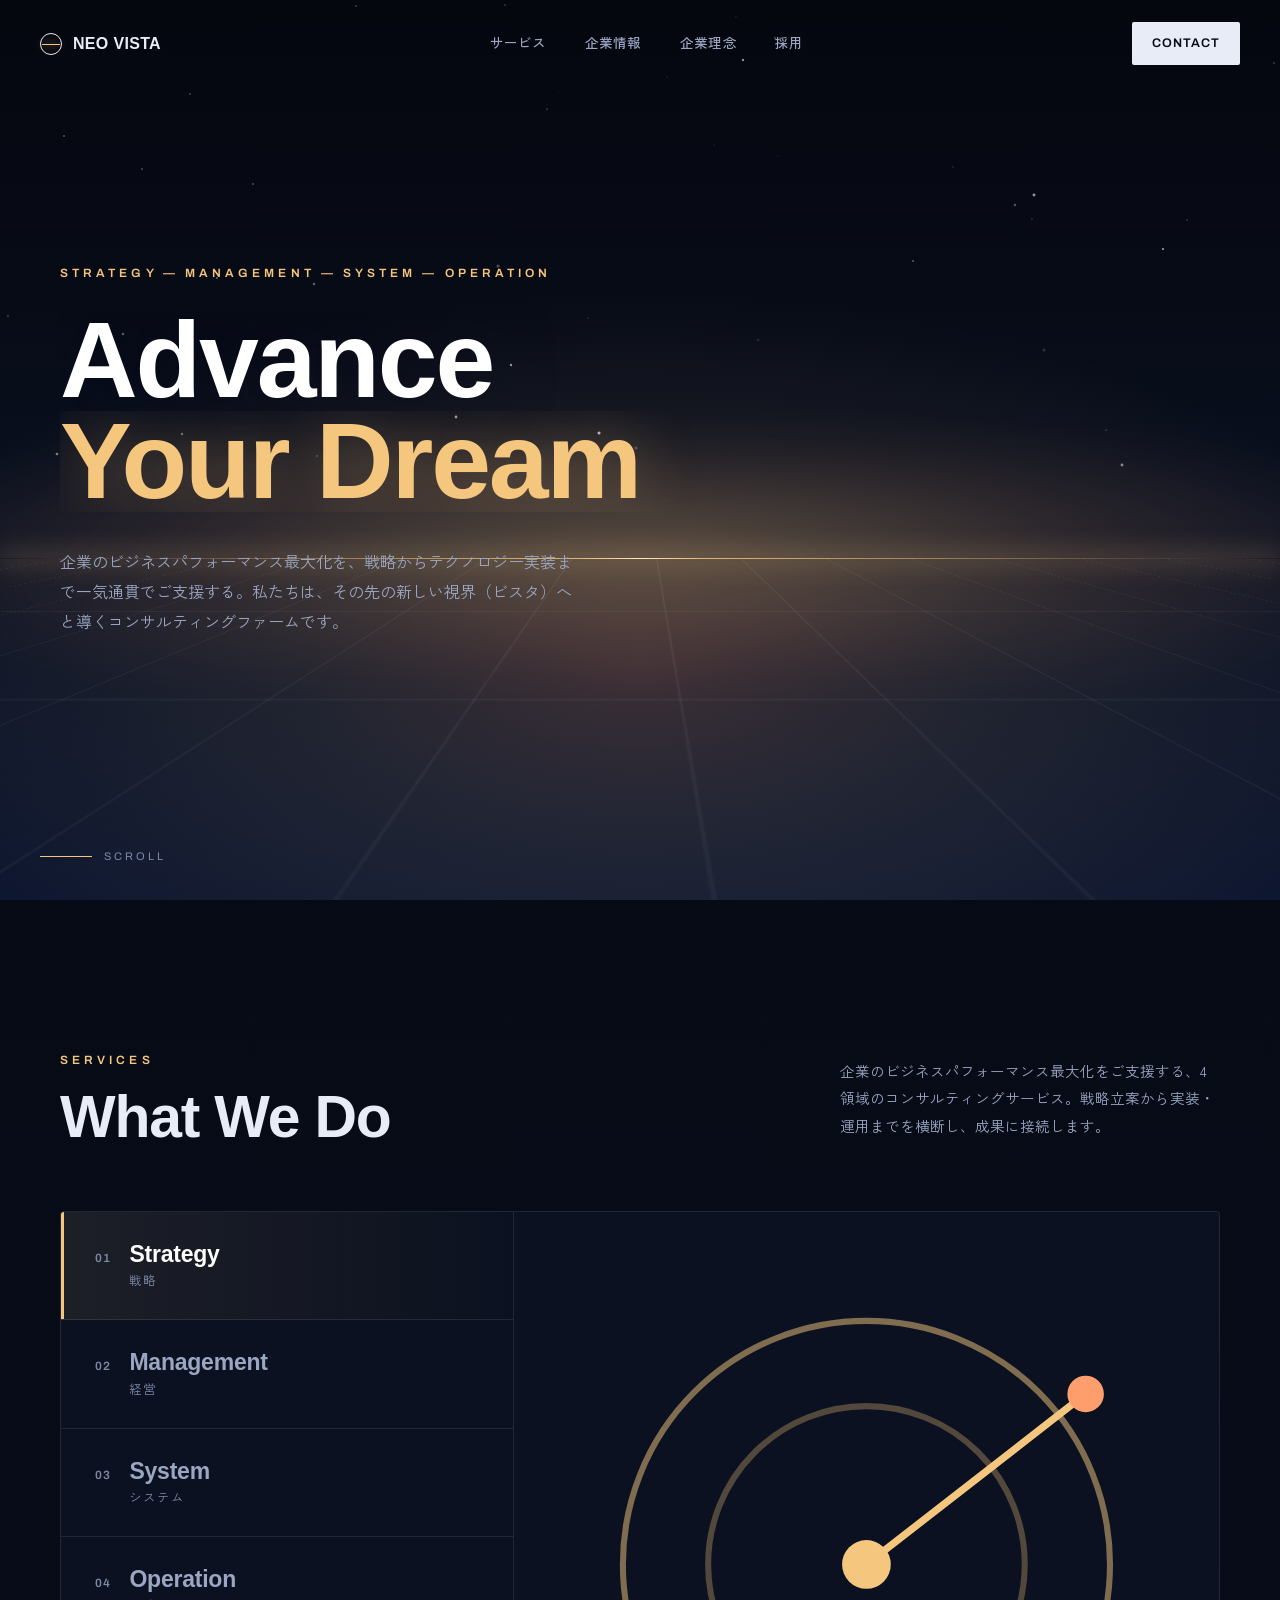
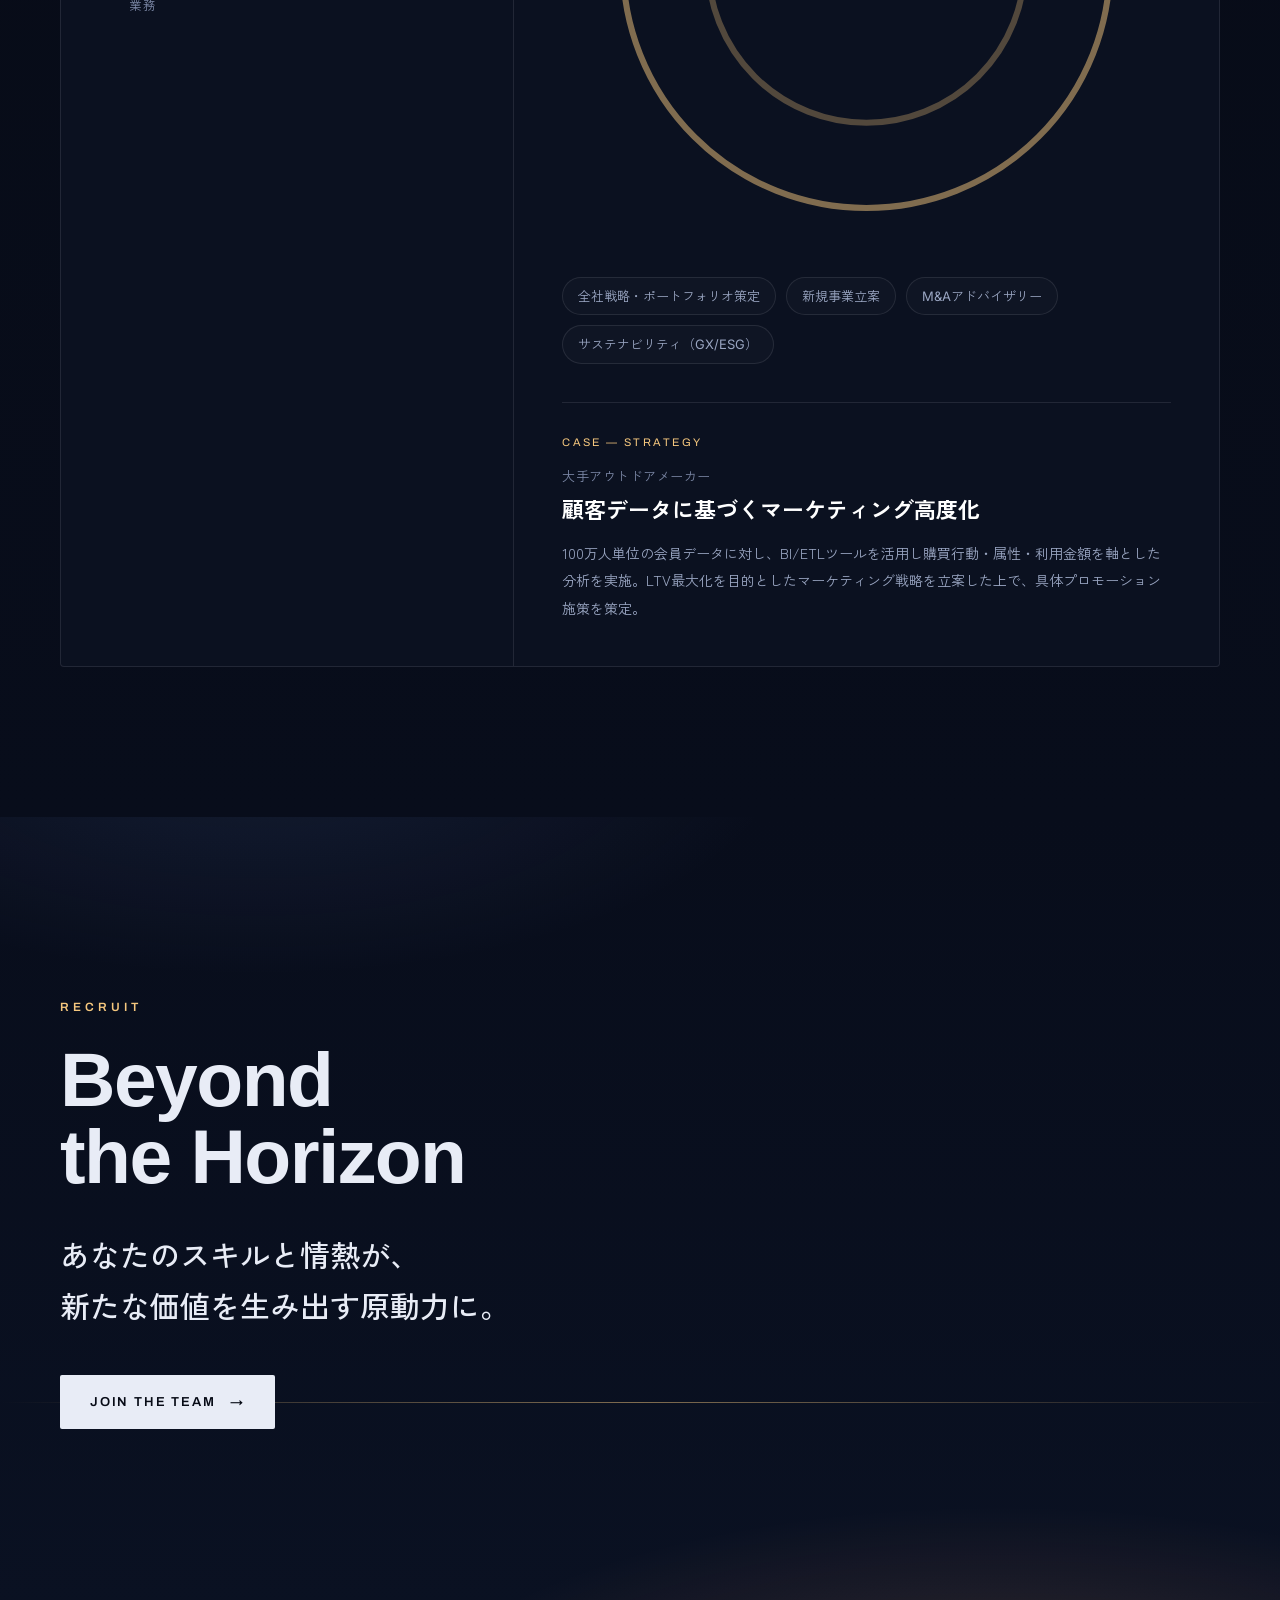
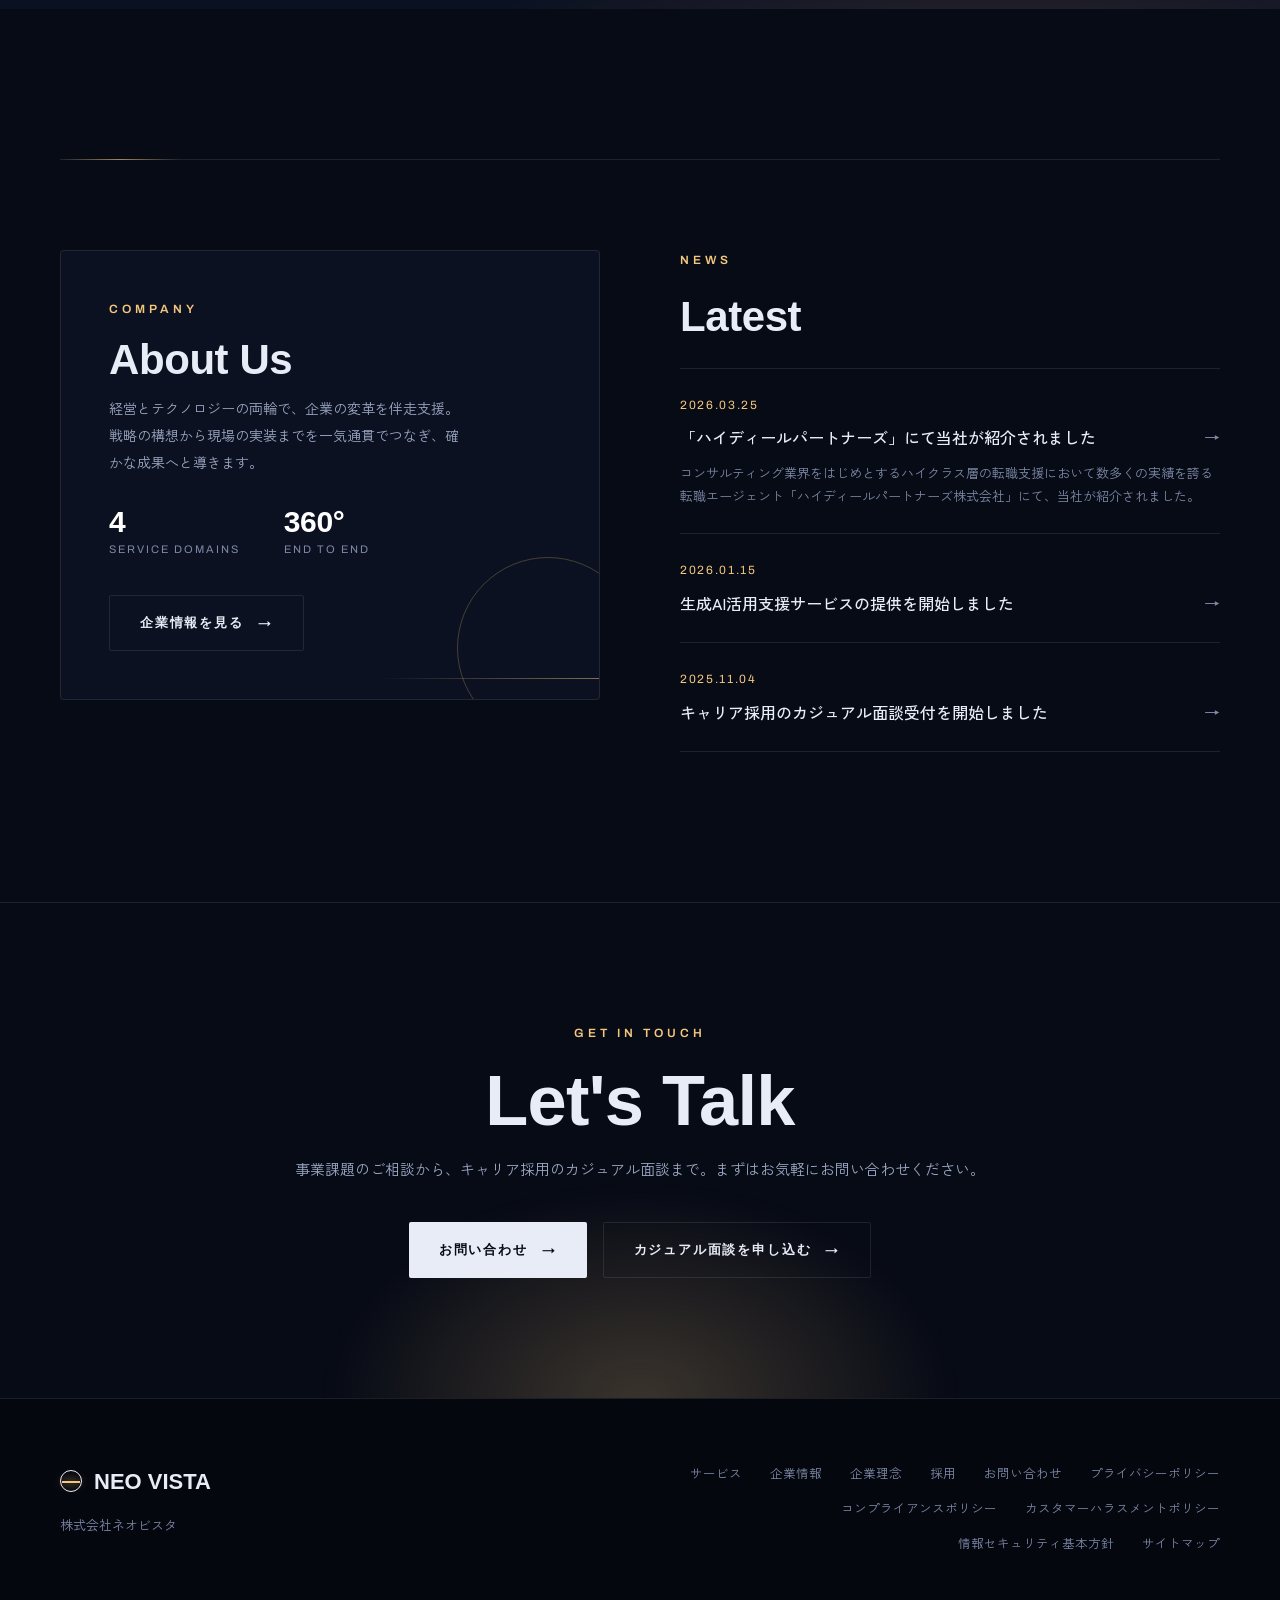
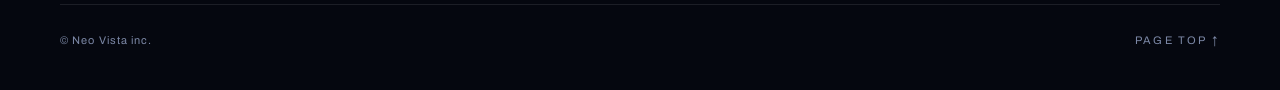
==== index.html @ 1392c475 "Add files via upload" ====
<!DOCTYPE html>
<html lang="ja">
<head>
<meta charset="UTF-8">
<meta name="viewport" content="width=device-width, initial-scale=1.0">
<title>株式会社ネオビスタ ｜ Advance Your Dream</title>
<meta property="og:site_name" content="株式会社ネオビスタ">
<meta property="og:title" content="株式会社ネオビスタ ｜ Advance Your Dream">
<meta property="og:type" content="website">
<script>
  // アクセスした端末に応じて、最適化した版へ自動で振り分けます。
  (function () {
    var isMobile =
      window.matchMedia('(max-width: 820px)').matches ||
      /iPhone|iPod|Android.+Mobile|Windows Phone/i.test(navigator.userAgent);
    location.replace(isMobile ? 'mobile.html' : 'pc.html');
  })();
</script>
<style>
  html,body{margin:0;height:100%;background:#070B16;color:#E8ECF6;
    font-family:-apple-system,"Hiragino Kaku Gothic ProN",sans-serif;
    display:flex;align-items:center;justify-content:center;text-align:center}
  a{color:#F5C77E}
</style>
</head>
<body>
  <noscript>
    <div>
      <p>表示する版をお選びください / Choose a version:</p>
      <p><a href="pc.html">PC版</a> ｜ <a href="mobile.html">スマホ版</a></p>
    </div>
  </noscript>
</body>
</html>
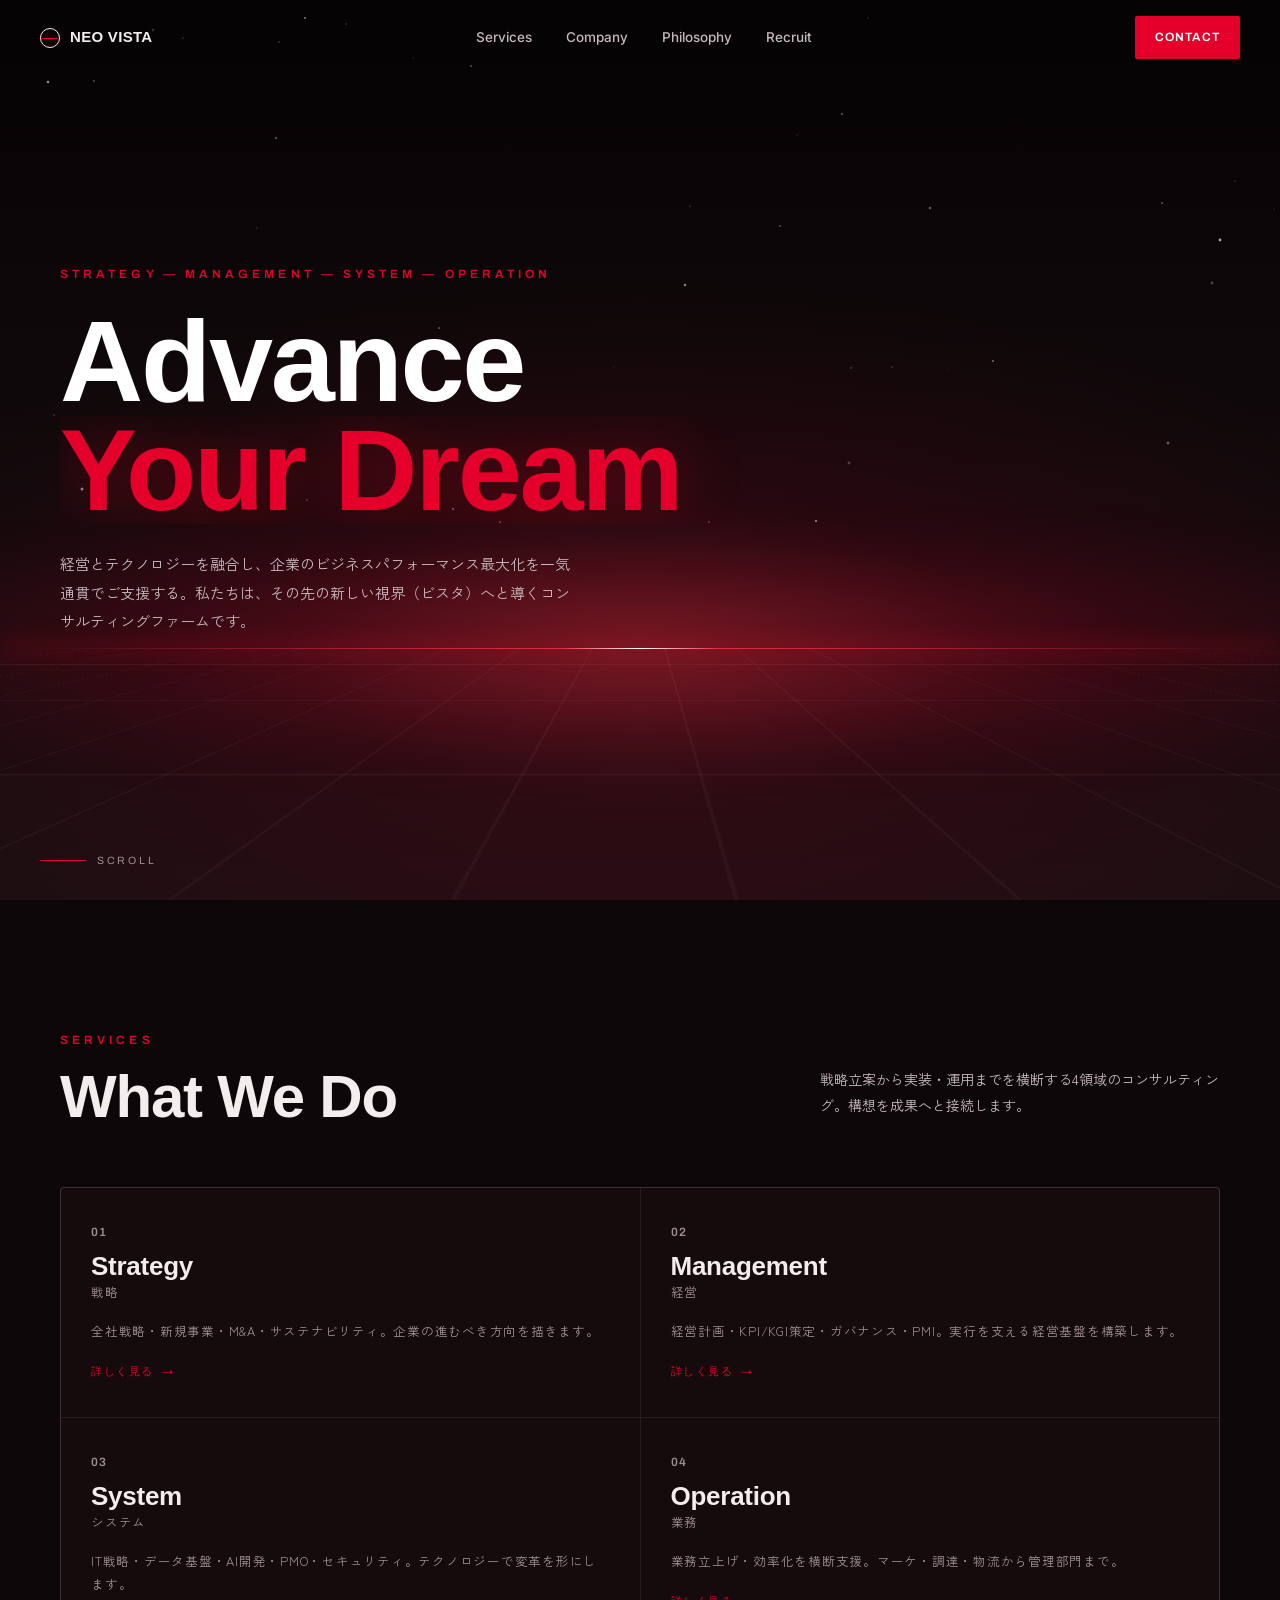
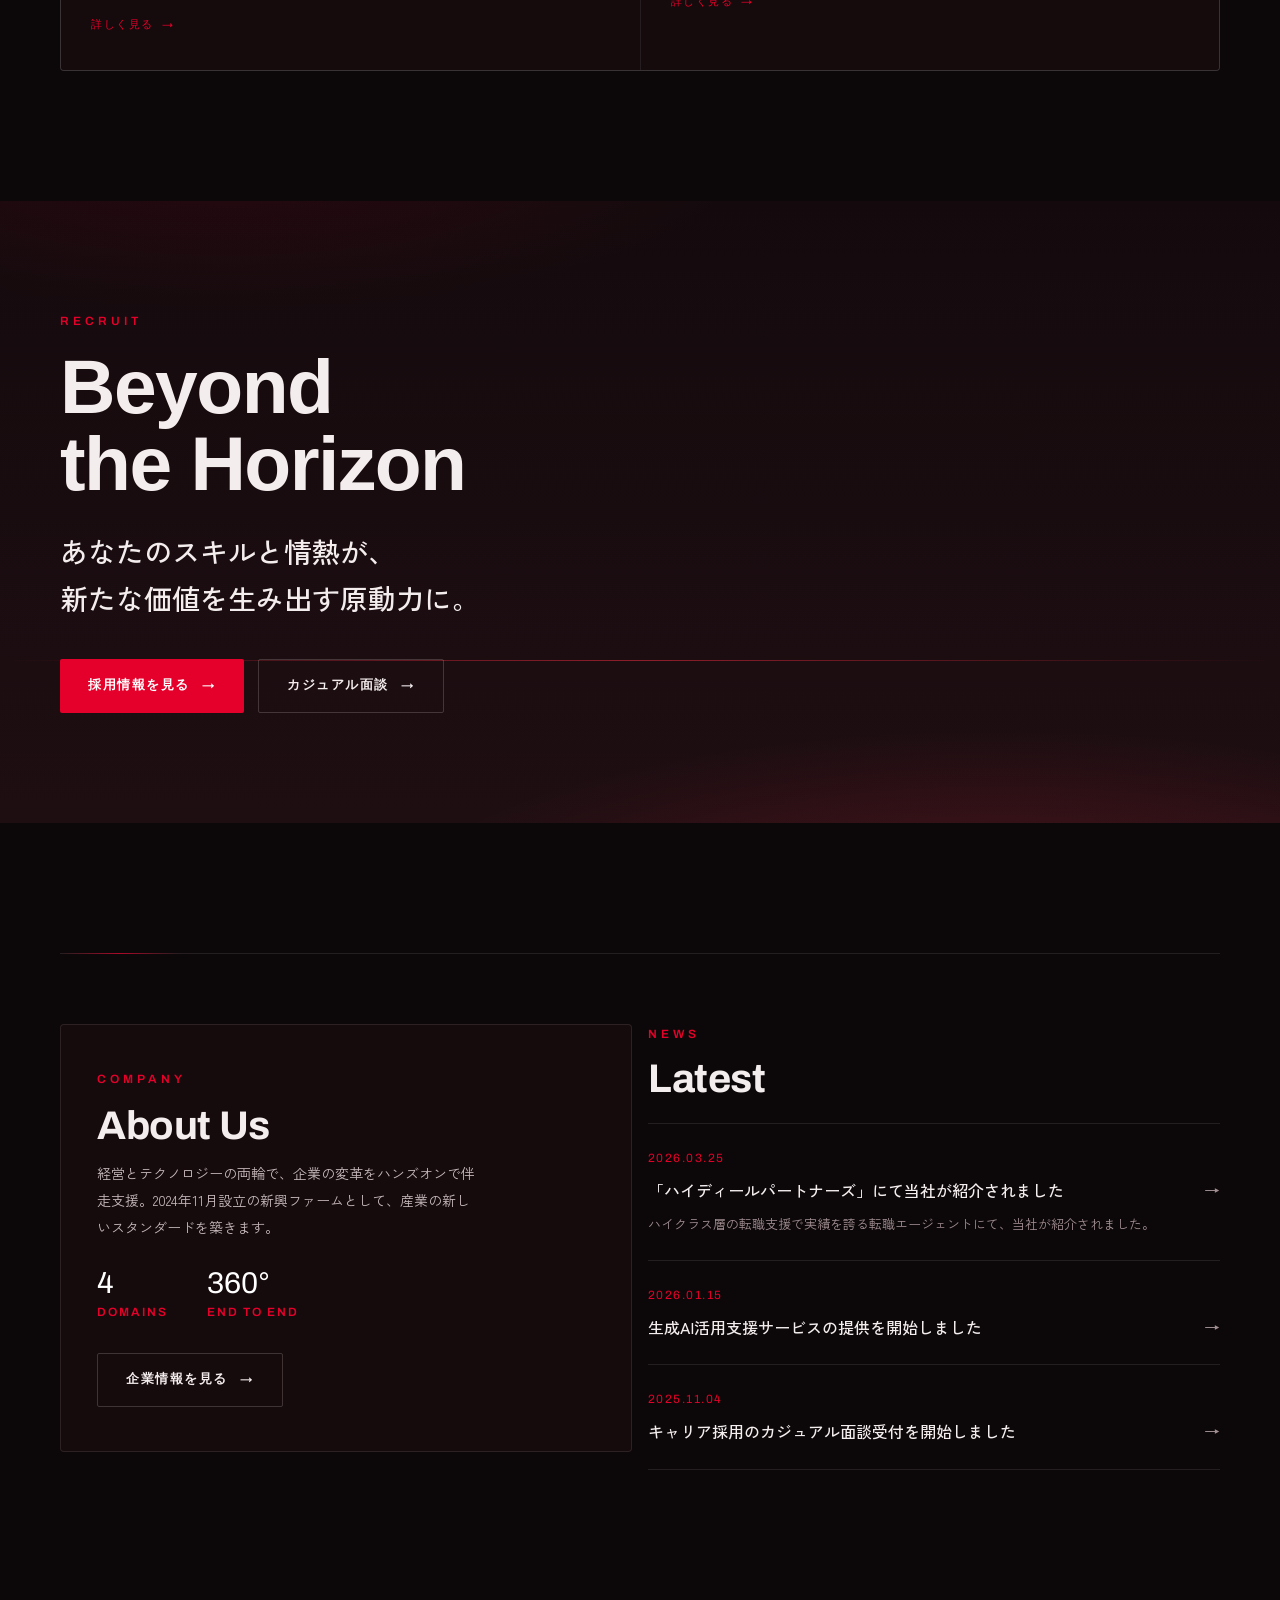
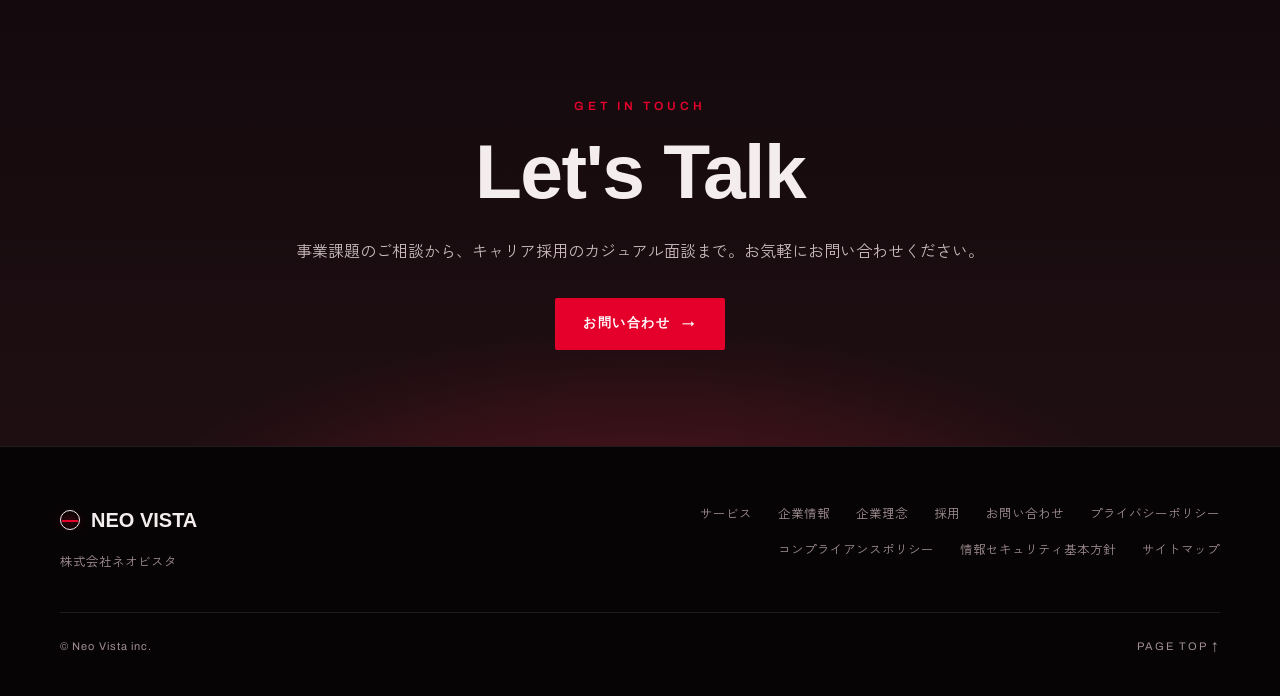
==== commit 6077f55a: "Add files via upload" ====
--- a/index.html
+++ b/index.html
@@ -2,33 +2,174 @@
 <html lang="ja">
 <head>
 <meta charset="UTF-8">
-<meta name="viewport" content="width=device-width, initial-scale=1.0">
+<meta name="viewport" content="width=device-width, initial-scale=1.0, viewport-fit=cover">
 <title>株式会社ネオビスタ ｜ Advance Your Dream</title>
+<meta name="description" content="経営とテクノロジーを融合し、企業のビジネスパフォーマンス最大化を支援する総合コンサルティングファーム、株式会社ネオビスタ。">
 <meta property="og:site_name" content="株式会社ネオビスタ">
 <meta property="og:title" content="株式会社ネオビスタ ｜ Advance Your Dream">
 <meta property="og:type" content="website">
-<script>
-  // アクセスした端末に応じて、最適化した版へ自動で振り分けます。
-  (function () {
-    var isMobile =
-      window.matchMedia('(max-width: 820px)').matches ||
-      /iPhone|iPod|Android.+Mobile|Windows Phone/i.test(navigator.userAgent);
-    location.replace(isMobile ? 'mobile.html' : 'pc.html');
-  })();
-</script>
-<style>
-  html,body{margin:0;height:100%;background:#070B16;color:#E8ECF6;
-    font-family:-apple-system,"Hiragino Kaku Gothic ProN",sans-serif;
-    display:flex;align-items:center;justify-content:center;text-align:center}
-  a{color:#F5C77E}
-</style>
+<link rel="preconnect" href="https://fonts.googleapis.com">
+<link rel="preconnect" href="https://fonts.gstatic.com" crossorigin>
+<link href="https://fonts.googleapis.com/css2?family=Archivo+Expanded:wght@600;700;800&family=Archivo:wght@400;500;600&family=Inter:wght@400;500&family=Zen+Kaku+Gothic+New:wght@400;500;700&display=swap" rel="stylesheet">
+<link rel="stylesheet" href="styles.css">
 </head>
-<body>
-  <noscript>
-    <div>
-      <p>表示する版をお選びください / Choose a version:</p>
-      <p><a href="pc.html">PC版</a> ｜ <a href="mobile.html">スマホ版</a></p>
+<body id="top">
+
+<header class="site-header">
+  <a class="logo" href="index.html"><span class="mark"></span>NEO&nbsp;VISTA</a>
+  <nav class="nav-desktop">
+    <a href="services.html">Services</a>
+    <a href="company.html">Company</a>
+    <a href="philosophy.html">Philosophy</a>
+    <a href="recruit.html">Recruit</a>
+  </nav>
+  <a class="nav-cta" href="contact.html">Contact</a>
+  <button class="burger" aria-label="メニューを開く"><span></span><span></span><span></span></button>
+</header>
+<nav class="menu" id="menu">
+  <a class="m-link" href="services.html"><span class="en">Services</span><span class="jp">サービス</span></a>
+  <a class="m-link" href="company.html"><span class="en">Company</span><span class="jp">企業情報</span></a>
+  <a class="m-link" href="philosophy.html"><span class="en">Philosophy</span><span class="jp">企業理念</span></a>
+  <a class="m-link" href="recruit.html"><span class="en">Recruit</span><span class="jp">採用</span></a>
+  <div class="m-foot">
+    <a class="m-cta" href="contact.html">お問い合わせ</a>
+    <a class="m-cta ghost" href="contact.html">カジュアル面談を申し込む</a>
+  </div>
+</nav>
+
+<!-- HERO -->
+<section class="hero">
+  <div class="vista"><div class="sky"></div><div class="floor"></div><div class="aurora"></div><div class="hline"></div><div class="stars" data-n="40"></div></div>
+  <div class="wrap inner">
+    <div class="eyebrow">Strategy — Management — System — Operation</div>
+    <h1 class="disp"><span><i>Advance</i></span><span><i>Your&nbsp;Dream</i></span></h1>
+    <p class="sub jp">経営とテクノロジーを融合し、企業のビジネスパフォーマンス最大化を一気通貫でご支援する。私たちは、その先の新しい視界（ビスタ）へと導くコンサルティングファームです。</p>
+  </div>
+  <div class="scroll-cue"><span class="bar"></span>Scroll</div>
+</section>
+
+<!-- SERVICES -->
+<section class="block" id="services">
+  <div class="wrap">
+    <div class="sec-head reveal">
+      <div class="l"><div class="eyebrow k">Services</div><h2 class="disp">What&nbsp;We&nbsp;Do</h2></div>
+      <p class="r jp">戦略立案から実装・運用までを横断する4領域のコンサルティング。構想を成果へと接続します。</p>
     </div>
-  </noscript>
+    <div class="svc-grid reveal">
+      <a class="svc-card" href="services.html#strategy">
+        <div class="idx">01</div><div class="en disp">Strategy</div><div class="jp">戦略</div>
+        <p class="jp">全社戦略・新規事業・M&A・サステナビリティ。企業の進むべき方向を描きます。</p>
+        <span class="go">詳しく見る <span class="arw">→</span></span>
+      </a>
+      <a class="svc-card" href="services.html#management">
+        <div class="idx">02</div><div class="en disp">Management</div><div class="jp">経営</div>
+        <p class="jp">経営計画・KPI/KGI策定・ガバナンス・PMI。実行を支える経営基盤を構築します。</p>
+        <span class="go">詳しく見る <span class="arw">→</span></span>
+      </a>
+      <a class="svc-card" href="services.html#system">
+        <div class="idx">03</div><div class="en disp">System</div><div class="jp">システム</div>
+        <p class="jp">IT戦略・データ基盤・AI開発・PMO・セキュリティ。テクノロジーで変革を形にします。</p>
+        <span class="go">詳しく見る <span class="arw">→</span></span>
+      </a>
+      <a class="svc-card" href="services.html#operation">
+        <div class="idx">04</div><div class="en disp">Operation</div><div class="jp">業務</div>
+        <p class="jp">業務立上げ・効率化を横断支援。マーケ・調達・物流から管理部門まで。</p>
+        <span class="go">詳しく見る <span class="arw">→</span></span>
+      </a>
+    </div>
+  </div>
+</section>
+
+<!-- RECRUIT BAND -->
+<section class="band">
+  <div class="glow"></div><div class="rline"></div>
+  <div class="wrap inner">
+    <div class="eyebrow reveal">Recruit</div>
+    <h2 class="disp reveal">Beyond<br>the&nbsp;Horizon</h2>
+    <p class="lead jp reveal">あなたのスキルと情熱が、<br>新たな価値を生み出す原動力に。</p>
+    <div class="btns reveal">
+      <a class="btn" href="recruit.html">採用情報を見る <span class="arw">→</span></a>
+      <a class="btn ghost" href="contact.html">カジュアル面談 <span class="arw">→</span></a>
+    </div>
+  </div>
+</section>
+
+<!-- COMPANY + NEWS -->
+<section class="block">
+  <div class="wrap">
+    <div class="rule reveal" style="margin-bottom:70px"></div>
+    <div class="cards c2" style="align-items:start">
+      <div class="card reveal" style="padding:44px 36px">
+        <div class="eyebrow" style="margin-bottom:16px">Company</div>
+        <h2 class="disp" style="font-size:40px;margin-bottom:14px">About&nbsp;Us</h2>
+        <p class="jp" style="color:var(--slate-2);font-size:14px;line-height:1.95;margin-bottom:26px;max-width:380px">経営とテクノロジーの両輪で、企業の変革をハンズオンで伴走支援。2024年11月設立の新興ファームとして、産業の新しいスタンダードを築きます。</p>
+        <div style="display:flex;gap:40px;margin-bottom:30px">
+          <div><div class="disp" style="font-size:30px;color:#fff">4</div><div class="eyebrow" style="letter-spacing:.16em;margin-top:4px">Domains</div></div>
+          <div><div class="disp" style="font-size:30px;color:#fff">360°</div><div class="eyebrow" style="letter-spacing:.16em;margin-top:4px">End to End</div></div>
+        </div>
+        <a class="btn ghost" href="company.html">企業情報を見る <span class="arw">→</span></a>
+      </div>
+
+      <div>
+        <div class="eyebrow reveal" style="margin-bottom:14px">News</div>
+        <h2 class="disp reveal" style="font-size:40px;margin-bottom:24px">Latest</h2>
+        <a class="news-item reveal" href="#">
+          <div class="date">2026.03.25</div>
+          <h3 class="jp">「ハイディールパートナーズ」にて当社が紹介されました<span class="arw">→</span></h3>
+          <p class="jp">ハイクラス層の転職支援で実績を誇る転職エージェントにて、当社が紹介されました。</p>
+        </a>
+        <a class="news-item reveal" href="#">
+          <div class="date">2026.01.15</div>
+          <h3 class="jp">生成AI活用支援サービスの提供を開始しました<span class="arw">→</span></h3>
+        </a>
+        <a class="news-item reveal" href="#">
+          <div class="date">2025.11.04</div>
+          <h3 class="jp">キャリア採用のカジュアル面談受付を開始しました<span class="arw">→</span></h3>
+        </a>
+      </div>
+    </div>
+  </div>
+</section>
+
+<!-- CONTACT CTA -->
+<section class="band" style="padding-top:96px;padding-bottom:96px;text-align:center">
+  <div class="glow" style="background:radial-gradient(60% 70% at 50% 120%, rgba(255,46,67,.24), transparent 66%),linear-gradient(180deg,#140A0D,#1E0E12)"></div>
+  <div class="wrap inner">
+    <div class="eyebrow reveal" style="margin-bottom:16px">Get in touch</div>
+    <h2 class="disp reveal">Let's&nbsp;Talk</h2>
+    <p class="jp reveal" style="color:var(--slate-2);margin-bottom:34px">事業課題のご相談から、キャリア採用のカジュアル面談まで。お気軽にお問い合わせください。</p>
+    <div class="btns reveal" style="justify-content:center">
+      <a class="btn" href="contact.html">お問い合わせ <span class="arw">→</span></a>
+    </div>
+  </div>
+</section>
+
+<footer class="site-footer">
+  <div class="wrap">
+    <div class="foot-top">
+      <div>
+        <div class="foot-logo"><span class="logo"><span class="mark"></span></span>NEO&nbsp;VISTA</div>
+        <p class="foot-name jp">株式会社ネオビスタ</p>
+      </div>
+      <div class="foot-cols">
+        <a href="services.html">サービス</a>
+        <a href="company.html">企業情報</a>
+        <a href="philosophy.html">企業理念</a>
+        <a href="recruit.html">採用</a>
+        <a href="contact.html">お問い合わせ</a>
+        <a href="#">プライバシーポリシー</a>
+        <a href="#">コンプライアンスポリシー</a>
+        <a href="#">情報セキュリティ基本方針</a>
+        <a href="#">サイトマップ</a>
+      </div>
+    </div>
+    <div class="foot-bottom">
+      <small>© Neo Vista inc.</small>
+      <a class="top" href="#top">Page Top ↑</a>
+    </div>
+  </div>
+</footer>
+
+<script src="app.js"></script>
 </body>
 </html>
--- a/styles.css
+++ b/styles.css
@@ -0,0 +1,300 @@
+/* =========================================================
+   NEO VISTA — shared design system  (red corporate, responsive)
+   ========================================================= */
+:root{
+  --ink:#0C0708;      /* near-black, faint red-warm undertone */
+  --ink-2:#150A0C;    /* panel */
+  --ink-3:#1F0E12;    /* raised panel */
+  --line:rgba(255,236,238,.10);
+  --line-2:rgba(255,236,238,.18);
+  --mist:#F4EDEE;     /* primary text */
+  --slate:#A08E92;    /* secondary text */
+  --slate-2:#C7B9BC;  /* brighter secondary */
+  --red:#E4002B;      /* brand red */
+  --red-hot:#FF2E43;  /* glow / highlight */
+  --red-deep:#9E0020; /* deep crimson */
+  --maxw:1240px;
+  --safe-b:env(safe-area-inset-bottom,0px);
+}
+*{margin:0;padding:0;box-sizing:border-box;-webkit-tap-highlight-color:transparent}
+html{scroll-behavior:smooth}
+body{
+  background:var(--ink);color:var(--mist);
+  font-family:"Inter","Zen Kaku Gothic New",sans-serif;line-height:1.75;
+  -webkit-font-smoothing:antialiased;overflow-x:hidden;
+}
+a{color:inherit;text-decoration:none}
+img{display:block;max-width:100%}
+::selection{background:rgba(228,0,43,.30);color:#fff}
+.jp{font-family:"Zen Kaku Gothic New",sans-serif}
+.disp{font-family:"Archivo Expanded","Archivo",sans-serif;letter-spacing:-.01em;line-height:1}
+.wrap{max-width:var(--maxw);margin:0 auto;padding:0 clamp(20px,5vw,40px)}
+.eyebrow{font-family:"Archivo",sans-serif;font-size:11px;font-weight:600;letter-spacing:.3em;
+  text-transform:uppercase;color:var(--red)}
+@media(min-width:700px){.eyebrow{font-size:12px;letter-spacing:.34em}}
+
+/* ---------- HEADER / NAV ---------- */
+.site-header{position:fixed;top:0;left:0;right:0;z-index:100;display:flex;align-items:center;
+  justify-content:space-between;padding:16px clamp(20px,5vw,40px);
+  transition:background .4s,border-color .4s,padding .4s;border-bottom:1px solid transparent}
+.site-header.scrolled{background:rgba(12,7,8,.78);backdrop-filter:blur(14px);
+  border-bottom:1px solid var(--line);padding-top:12px;padding-bottom:12px}
+.logo{display:flex;align-items:center;gap:10px;font-family:"Archivo Expanded",sans-serif;
+  font-weight:700;font-size:15px;letter-spacing:.02em;z-index:2}
+.logo .mark{width:20px;height:20px;position:relative;flex:0 0 auto}
+.logo .mark::before{content:"";position:absolute;inset:0;border:1.5px solid var(--mist);border-radius:50%}
+.logo .mark::after{content:"";position:absolute;left:2px;right:2px;top:50%;height:1.5px;
+  background:var(--red);box-shadow:0 0 10px var(--red)}
+.nav-desktop{display:none;align-items:center;gap:34px}
+.nav-desktop a{font-size:13.5px;font-weight:500;color:var(--slate-2);transition:color .25s;position:relative}
+.nav-desktop a::after{content:"";position:absolute;left:0;right:100%;bottom:-6px;height:1px;
+  background:var(--red);transition:right .3s}
+.nav-desktop a:hover{color:var(--mist)}
+.nav-desktop a:hover::after,.nav-desktop a.current::after{right:0}
+.nav-desktop a.current{color:var(--mist)}
+.nav-cta{display:none;font-family:"Archivo",sans-serif;font-size:12px;font-weight:600;letter-spacing:.08em;
+  text-transform:uppercase;color:#fff;background:var(--red);padding:11px 20px;border-radius:2px;
+  transition:transform .25s,box-shadow .25s}
+@media(min-width:900px){.nav-cta{display:inline-flex}}
+.nav-cta:hover{transform:translateY(-2px);box-shadow:0 10px 30px rgba(228,0,43,.4)}
+.burger{width:40px;height:40px;border:1px solid var(--line-2);border-radius:3px;
+  background:rgba(255,255,255,.02);position:relative;cursor:pointer;z-index:2}
+.burger span{position:absolute;left:11px;right:11px;height:1.5px;background:var(--mist);transition:.32s}
+.burger span:nth-child(1){top:15px}.burger span:nth-child(2){top:20px}.burger span:nth-child(3){top:25px}
+body.menu-open .burger span:nth-child(1){top:20px;transform:rotate(45deg)}
+body.menu-open .burger span:nth-child(2){opacity:0}
+body.menu-open .burger span:nth-child(3){top:20px;transform:rotate(-45deg)}
+@media(min-width:900px){.nav-desktop{display:flex}.burger{display:none}}
+
+/* ---------- FULLSCREEN MOBILE MENU ---------- */
+.menu{position:fixed;inset:0;z-index:90;background:linear-gradient(180deg,#0A0507,#170B0E);
+  padding:96px clamp(20px,5vw,40px) 40px;
+  transform:translateY(-100%);transition:transform .5s cubic-bezier(.7,0,.2,1);
+  display:flex;flex-direction:column}
+.menu.open{transform:translateY(0)}
+.menu a.m-link{display:flex;align-items:baseline;justify-content:space-between;padding:20px 2px;
+  border-bottom:1px solid var(--line)}
+.menu a.m-link .en{font-family:"Archivo Expanded",sans-serif;font-weight:700;font-size:26px}
+.menu a.m-link .jp{font-size:12px;color:var(--slate)}
+.menu a.m-link.current .en{color:var(--red)}
+.menu .m-foot{margin-top:auto;display:flex;flex-direction:column;gap:12px;padding-top:24px}
+.menu .m-cta{text-align:center;background:var(--red);color:#fff;font-family:"Archivo",sans-serif;
+  font-weight:600;letter-spacing:.1em;text-transform:uppercase;font-size:12px;padding:15px;border-radius:2px}
+.menu .m-cta.ghost{background:transparent;color:var(--mist);border:1px solid var(--line-2)}
+@media(min-width:900px){.menu{display:none}}
+
+/* ---------- VISTA / HORIZON (shared hero atmosphere) ---------- */
+.vista{position:absolute;inset:0;z-index:0;overflow:hidden}
+.vista .sky{position:absolute;inset:0;
+  background:
+    radial-gradient(120% 80% at 50% var(--hy,72%), rgba(255,46,67,.20) 0%, rgba(228,0,43,.09) 22%, rgba(12,7,8,0) 52%),
+    linear-gradient(180deg,#060304 0%,#0C0708 34%,#140A0D 62%,#1E0E12 100%)}
+.vista .aurora{position:absolute;left:50%;top:var(--hy,72%);transform:translate(-50%,-50%);
+  width:160%;height:200px;background:radial-gradient(60% 100% at 50% 50%, rgba(255,46,67,.30),
+  rgba(228,0,43,.10) 42%, transparent 72%);filter:blur(26px);animation:breathe 9s ease-in-out infinite}
+@keyframes breathe{0%,100%{opacity:.7}50%{opacity:1}}
+.vista .hline{position:absolute;left:0;right:0;top:var(--hy,72%);height:1px;
+  background:linear-gradient(90deg,transparent,rgba(255,46,67,.85) 44%,#fff 50%,rgba(255,46,67,.85) 56%,transparent);
+  box-shadow:0 0 22px 2px rgba(228,0,43,.5)}
+.vista .floor{position:absolute;left:50%;top:var(--hy,72%);transform:translateX(-50%) perspective(320px) rotateX(75deg);
+  transform-origin:top center;width:300%;height:70vh;
+  background-image:
+    repeating-linear-gradient(90deg, rgba(255,236,238,.08) 0 1px, transparent 1px 72px),
+    repeating-linear-gradient(0deg, rgba(255,236,238,.07) 0 1px, transparent 1px 72px);
+  -webkit-mask-image:linear-gradient(180deg,#000,rgba(0,0,0,.4) 46%,transparent 80%);
+  mask-image:linear-gradient(180deg,#000,rgba(0,0,0,.4) 46%,transparent 80%);
+  animation:drift 22s linear infinite}
+@keyframes drift{from{background-position:0 0}to{background-position:0 72px}}
+.vista .star{position:absolute;width:2px;height:2px;border-radius:50%;background:#fff}
+
+/* ---------- HOME HERO ---------- */
+.hero{position:relative;min-height:640px;height:100svh;display:flex;flex-direction:column;
+  justify-content:center;overflow:hidden}
+.hero .inner{position:relative;z-index:5;width:100%}
+.hero .eyebrow{margin-bottom:22px;opacity:0;animation:rise .9s .15s forwards}
+.hero h1{font-family:"Archivo Expanded",sans-serif;font-weight:800;
+  font-size:clamp(46px,9vw,120px);line-height:.94;letter-spacing:-.02em;color:#fff}
+.hero h1 span{display:block;overflow:hidden}
+.hero h1 span i{display:block;font-style:normal;transform:translateY(105%);
+  animation:reveal 1s forwards cubic-bezier(.16,.84,.28,1)}
+.hero h1 span:nth-child(1) i{animation-delay:.18s}
+.hero h1 span:nth-child(2) i{animation-delay:.3s;color:var(--red);text-shadow:0 0 60px rgba(228,0,43,.4)}
+@keyframes reveal{to{transform:translateY(0)}}
+.hero .sub{margin-top:26px;max-width:520px;font-size:15px;line-height:1.9;color:var(--slate-2);
+  opacity:0;animation:rise 1s .7s forwards}
+@keyframes rise{from{opacity:0;transform:translateY(20px)}to{opacity:1;transform:none}}
+.scroll-cue{position:absolute;left:clamp(20px,5vw,40px);bottom:30px;z-index:6;display:flex;
+  align-items:center;gap:11px;font-family:"Archivo",sans-serif;font-size:10.5px;letter-spacing:.26em;
+  text-transform:uppercase;color:var(--slate);opacity:0;animation:rise 1s 1.1s forwards}
+.scroll-cue .bar{width:46px;height:1px;background:var(--slate);position:relative;overflow:hidden}
+.scroll-cue .bar::after{content:"";position:absolute;inset:0;background:var(--red);animation:scan 2.4s ease-in-out infinite}
+@keyframes scan{0%{transform:translateX(-100%)}60%,100%{transform:translateX(100%)}}
+
+/* ---------- INTERIOR PAGE HERO ---------- */
+.page-hero{position:relative;overflow:hidden;padding:150px 0 70px;--hy:100%}
+.page-hero .inner{position:relative;z-index:5}
+.page-hero .crumb{font-family:"Archivo",sans-serif;font-size:11px;letter-spacing:.16em;
+  text-transform:uppercase;color:var(--slate);margin-bottom:20px}
+.page-hero .crumb a:hover{color:var(--red)}
+.page-hero h1{font-family:"Archivo Expanded",sans-serif;font-weight:800;
+  font-size:clamp(40px,7vw,84px);line-height:.98;letter-spacing:-.02em;color:#fff}
+.page-hero .jp-title{margin-top:14px;font-size:15px;letter-spacing:.1em;color:var(--red)}
+.page-hero .lead{margin-top:26px;max-width:640px;font-size:15px;line-height:1.95;color:var(--slate-2)}
+@media(min-width:700px){.page-hero{padding:180px 0 80px}}
+
+/* ---------- SECTION SHELL ---------- */
+section.block{position:relative;padding:80px 0}
+@media(min-width:700px){section.block{padding:130px 0}}
+.sec-head{margin-bottom:44px}
+@media(min-width:800px){.sec-head{display:flex;align-items:flex-end;justify-content:space-between;
+  gap:40px;margin-bottom:60px}}
+.sec-head .k{margin-bottom:16px}
+.sec-head h2{font-family:"Archivo Expanded",sans-serif;font-weight:700;
+  font-size:clamp(32px,5vw,60px);line-height:1;letter-spacing:-.02em}
+.sec-head .r{max-width:400px;font-size:14px;color:var(--slate-2);line-height:1.9;margin-top:18px}
+@media(min-width:800px){.sec-head .r{margin-top:0;padding-bottom:8px}}
+.rule{height:1px;background:var(--line);position:relative;overflow:hidden}
+.rule::after{content:"";position:absolute;left:0;top:0;height:100%;width:120px;
+  background:linear-gradient(90deg,transparent,var(--red),transparent);opacity:.7}
+
+/* ---------- BUTTONS ---------- */
+.btn{display:inline-flex;align-items:center;gap:12px;font-family:"Archivo",sans-serif;font-weight:600;
+  font-size:12.5px;letter-spacing:.12em;text-transform:uppercase;color:#fff;background:var(--red);
+  padding:15px 28px;border-radius:2px;transition:transform .3s,box-shadow .3s,background .3s;cursor:pointer}
+.btn:hover{transform:translateY(-3px);box-shadow:0 16px 40px rgba(228,0,43,.35);background:var(--red-hot)}
+.btn .arw{transition:transform .3s}
+.btn:hover .arw{transform:translateX(5px)}
+.btn.ghost{background:transparent;color:var(--mist);border:1px solid var(--line-2)}
+.btn.ghost:hover{border-color:var(--red);color:var(--red);background:transparent;box-shadow:none}
+
+/* ---------- SERVICE CARDS (home) ---------- */
+.svc-grid{display:grid;grid-template-columns:1fr;gap:1px;background:var(--line);
+  border:1px solid var(--line);border-radius:4px;overflow:hidden}
+@media(min-width:640px){.svc-grid{grid-template-columns:1fr 1fr}}
+.svc-card{background:var(--ink-2);padding:34px 30px;position:relative;transition:background .35s;display:block}
+.svc-card:hover{background:var(--ink-3)}
+.svc-card .idx{font-family:"Archivo",sans-serif;font-size:12px;font-weight:600;color:var(--slate);letter-spacing:.1em}
+.svc-card .en{font-family:"Archivo Expanded",sans-serif;font-weight:700;font-size:26px;
+  margin:10px 0 2px;transition:color .3s}
+.svc-card:hover .en{color:var(--red)}
+.svc-card .jp{font-size:12.5px;color:var(--slate);letter-spacing:.06em}
+.svc-card p{font-size:13px;color:var(--slate-2);line-height:1.85;margin-top:16px}
+.svc-card .go{margin-top:20px;font-family:"Archivo",sans-serif;font-size:11px;letter-spacing:.14em;
+  text-transform:uppercase;color:var(--red);display:inline-flex;gap:8px;align-items:center}
+.svc-card .go .arw{transition:transform .3s}
+.svc-card:hover .go .arw{transform:translateX(5px)}
+
+/* ---------- SERVICE SECTIONS (services page) ---------- */
+.svc-full{border-top:1px solid var(--line);padding:56px 0}
+.svc-full:first-of-type{border-top:0}
+.svc-full .head{display:flex;align-items:baseline;gap:18px;margin-bottom:8px}
+.svc-full .head .idx{font-family:"Archivo",sans-serif;font-size:13px;font-weight:600;color:var(--red);letter-spacing:.1em}
+.svc-full .head .en{font-family:"Archivo Expanded",sans-serif;font-weight:700;font-size:clamp(30px,4.5vw,48px);letter-spacing:-.01em}
+.svc-full .head .jp{font-size:14px;color:var(--slate);margin-left:2px}
+.svc-full .grid{display:grid;grid-template-columns:1fr;gap:30px;margin-top:28px}
+@media(min-width:820px){.svc-full .grid{grid-template-columns:0.9fr 1.1fr;gap:48px}}
+.caps{display:flex;flex-wrap:wrap;gap:9px;align-content:flex-start}
+.caps span{font-size:13px;color:var(--slate-2);border:1px solid var(--line-2);border-radius:100px;
+  padding:7px 15px;background:rgba(255,255,255,.02);transition:border-color .3s,color .3s}
+.caps span:hover{border-color:var(--red);color:var(--mist)}
+.case{border-left:2px solid var(--red);padding-left:22px}
+.case .tag{font-family:"Archivo",sans-serif;font-size:11px;letter-spacing:.2em;text-transform:uppercase;
+  color:var(--red);margin-bottom:12px}
+.case .client{font-size:13px;color:var(--slate);margin-bottom:6px}
+.case h3{font-family:"Zen Kaku Gothic New",sans-serif;font-weight:700;font-size:21px;line-height:1.45;
+  margin-bottom:14px;color:#fff}
+.case p{font-size:14px;color:var(--slate-2);line-height:1.95}
+
+/* ---------- FEATURE / VALUE CARDS ---------- */
+.cards{display:grid;grid-template-columns:1fr;gap:16px}
+@media(min-width:700px){.cards.c3{grid-template-columns:repeat(3,1fr)}.cards.c2{grid-template-columns:1fr 1fr}}
+.card{border:1px solid var(--line);border-radius:4px;padding:32px 28px;background:var(--ink-2);
+  position:relative;overflow:hidden;transition:border-color .35s,transform .35s}
+.card:hover{border-color:var(--line-2);transform:translateY(-4px)}
+.card .num{font-family:"Archivo Expanded",sans-serif;font-weight:700;font-size:22px;color:var(--red);margin-bottom:14px}
+.card h3{font-family:"Zen Kaku Gothic New",sans-serif;font-weight:700;font-size:19px;margin-bottom:12px;line-height:1.5}
+.card p{font-size:13.5px;color:var(--slate-2);line-height:1.9}
+
+/* ---------- PROFILE TABLE ---------- */
+.profile{border-top:1px solid var(--line)}
+.profile .row{display:grid;grid-template-columns:1fr;gap:2px;padding:20px 2px;border-bottom:1px solid var(--line)}
+@media(min-width:640px){.profile .row{grid-template-columns:200px 1fr;gap:24px;padding:22px 2px}}
+.profile .row dt{font-family:"Archivo",sans-serif;font-size:12px;letter-spacing:.12em;text-transform:uppercase;
+  color:var(--red);padding-top:2px}
+.profile .row dd{font-size:14.5px;color:var(--mist);line-height:1.8}
+.profile .row dd .sub{color:var(--slate);font-size:13px}
+
+/* ---------- LADDER (recruit) ---------- */
+.ladder{border-top:1px solid var(--line)}
+.ladder .step{display:flex;align-items:center;gap:18px;padding:18px 2px;border-bottom:1px solid var(--line);
+  transition:padding-left .3s}
+.ladder .step:hover{padding-left:12px}
+.ladder .step .bar{flex:0 0 auto;width:6px;border-radius:3px;background:linear-gradient(180deg,var(--red),var(--red-deep))}
+.ladder .step .tt{flex:1}
+.ladder .step .role{font-family:"Zen Kaku Gothic New",sans-serif;font-weight:700;font-size:17px}
+.ladder .step .en{font-family:"Archivo",sans-serif;font-size:11px;letter-spacing:.14em;text-transform:uppercase;color:var(--slate);margin-top:2px}
+.ladder .step .pay{font-family:"Archivo Expanded",sans-serif;font-weight:700;font-size:15px;color:var(--mist);white-space:nowrap}
+.ladder .step .pay .u{font-size:11px;color:var(--slate);font-family:"Inter",sans-serif;font-weight:400}
+
+/* ---------- NEWS ---------- */
+.news-item{display:block;border-top:1px solid var(--line);padding:24px 0;transition:padding-left .3s}
+.news-item:last-child{border-bottom:1px solid var(--line)}
+.news-item .date{font-family:"Archivo",sans-serif;font-size:12px;letter-spacing:.12em;color:var(--red);margin-bottom:9px}
+.news-item h3{font-size:16px;font-weight:500;line-height:1.6;color:var(--mist);display:flex;
+  justify-content:space-between;gap:18px;align-items:baseline;transition:color .3s}
+.news-item h3 .arw{color:var(--slate);transition:transform .3s,color .3s;flex:0 0 auto}
+.news-item:hover{padding-left:12px}
+.news-item:hover h3{color:var(--red)}
+.news-item:hover h3 .arw{transform:translateX(6px);color:var(--red)}
+.news-item p{font-size:13px;color:var(--slate);margin-top:9px;line-height:1.8}
+
+/* ---------- RECRUIT / CTA BANDS ---------- */
+.band{position:relative;overflow:hidden;padding:110px 0}
+.band .glow{position:absolute;inset:0;z-index:0;
+  background:radial-gradient(90% 60% at 78% 118%, rgba(255,46,67,.22), transparent 55%),
+  radial-gradient(70% 50% at 18% -12%, rgba(158,0,32,.16), transparent 60%),
+  linear-gradient(180deg,#140A0D,#1E0E12)}
+.band .rline{position:absolute;left:0;right:0;bottom:26%;height:1px;
+  background:linear-gradient(90deg,transparent,rgba(255,46,67,.5),transparent);z-index:1}
+.band .inner{position:relative;z-index:2}
+.band h2{font-family:"Archivo Expanded",sans-serif;font-weight:800;font-size:clamp(38px,6vw,84px);
+  line-height:1;letter-spacing:-.02em;margin:16px 0 26px}
+.band .lead{font-family:"Zen Kaku Gothic New",sans-serif;font-weight:500;font-size:clamp(19px,2.4vw,28px);
+  line-height:1.7;max-width:640px;margin-bottom:36px}
+.band .btns{display:flex;flex-wrap:wrap;gap:14px}
+
+/* ---------- CONTACT FORM ---------- */
+.form{display:grid;grid-template-columns:1fr;gap:20px;max-width:640px}
+.field label{display:block;font-family:"Archivo",sans-serif;font-size:11px;letter-spacing:.14em;
+  text-transform:uppercase;color:var(--slate);margin-bottom:9px}
+.field input,.field textarea,.field select{width:100%;background:var(--ink-2);border:1px solid var(--line-2);
+  border-radius:3px;color:var(--mist);padding:14px 16px;font-family:inherit;font-size:15px;transition:border-color .25s}
+.field input:focus,.field textarea:focus,.field select:focus{outline:none;border-color:var(--red)}
+.field textarea{min-height:140px;resize:vertical}
+.form .row2{display:grid;grid-template-columns:1fr;gap:20px}
+@media(min-width:600px){.form .row2{grid-template-columns:1fr 1fr}}
+
+/* ---------- FOOTER ---------- */
+.site-footer{border-top:1px solid var(--line);padding:56px 0 40px;background:#070405}
+.foot-top{display:flex;flex-direction:column;gap:30px;margin-bottom:40px}
+@media(min-width:800px){.foot-top{flex-direction:row;justify-content:space-between;align-items:flex-start}}
+.foot-logo{font-family:"Archivo Expanded",sans-serif;font-weight:700;font-size:20px;display:flex;align-items:center;gap:11px}
+.foot-name{color:var(--slate);font-size:12.5px;margin-top:12px}
+.foot-cols{display:flex;flex-wrap:wrap;gap:14px 26px;max-width:560px}
+@media(min-width:800px){.foot-cols{justify-content:flex-end}}
+.foot-cols a{font-size:12.5px;color:var(--slate);transition:color .25s}
+.foot-cols a:hover{color:var(--mist)}
+.foot-bottom{display:flex;justify-content:space-between;align-items:center;padding-top:24px;border-top:1px solid var(--line)}
+.foot-bottom small{font-family:"Archivo",sans-serif;font-size:11px;letter-spacing:.1em;color:var(--slate)}
+.foot-bottom .top{font-family:"Archivo",sans-serif;font-size:11px;letter-spacing:.18em;text-transform:uppercase;color:var(--slate)}
+.foot-bottom .top:hover{color:var(--red)}
+
+/* ---------- reveal ---------- */
+.reveal{opacity:0;transform:translateY(26px);
+  transition:opacity .8s cubic-bezier(.2,.7,.2,1),transform .8s cubic-bezier(.2,.7,.2,1)}
+.reveal.in{opacity:1;transform:none}
+@media (prefers-reduced-motion:reduce){
+  *{animation:none!important;transition:none!important}
+  .reveal{opacity:1;transform:none}
+  .hero h1 span i{transform:none}
+}
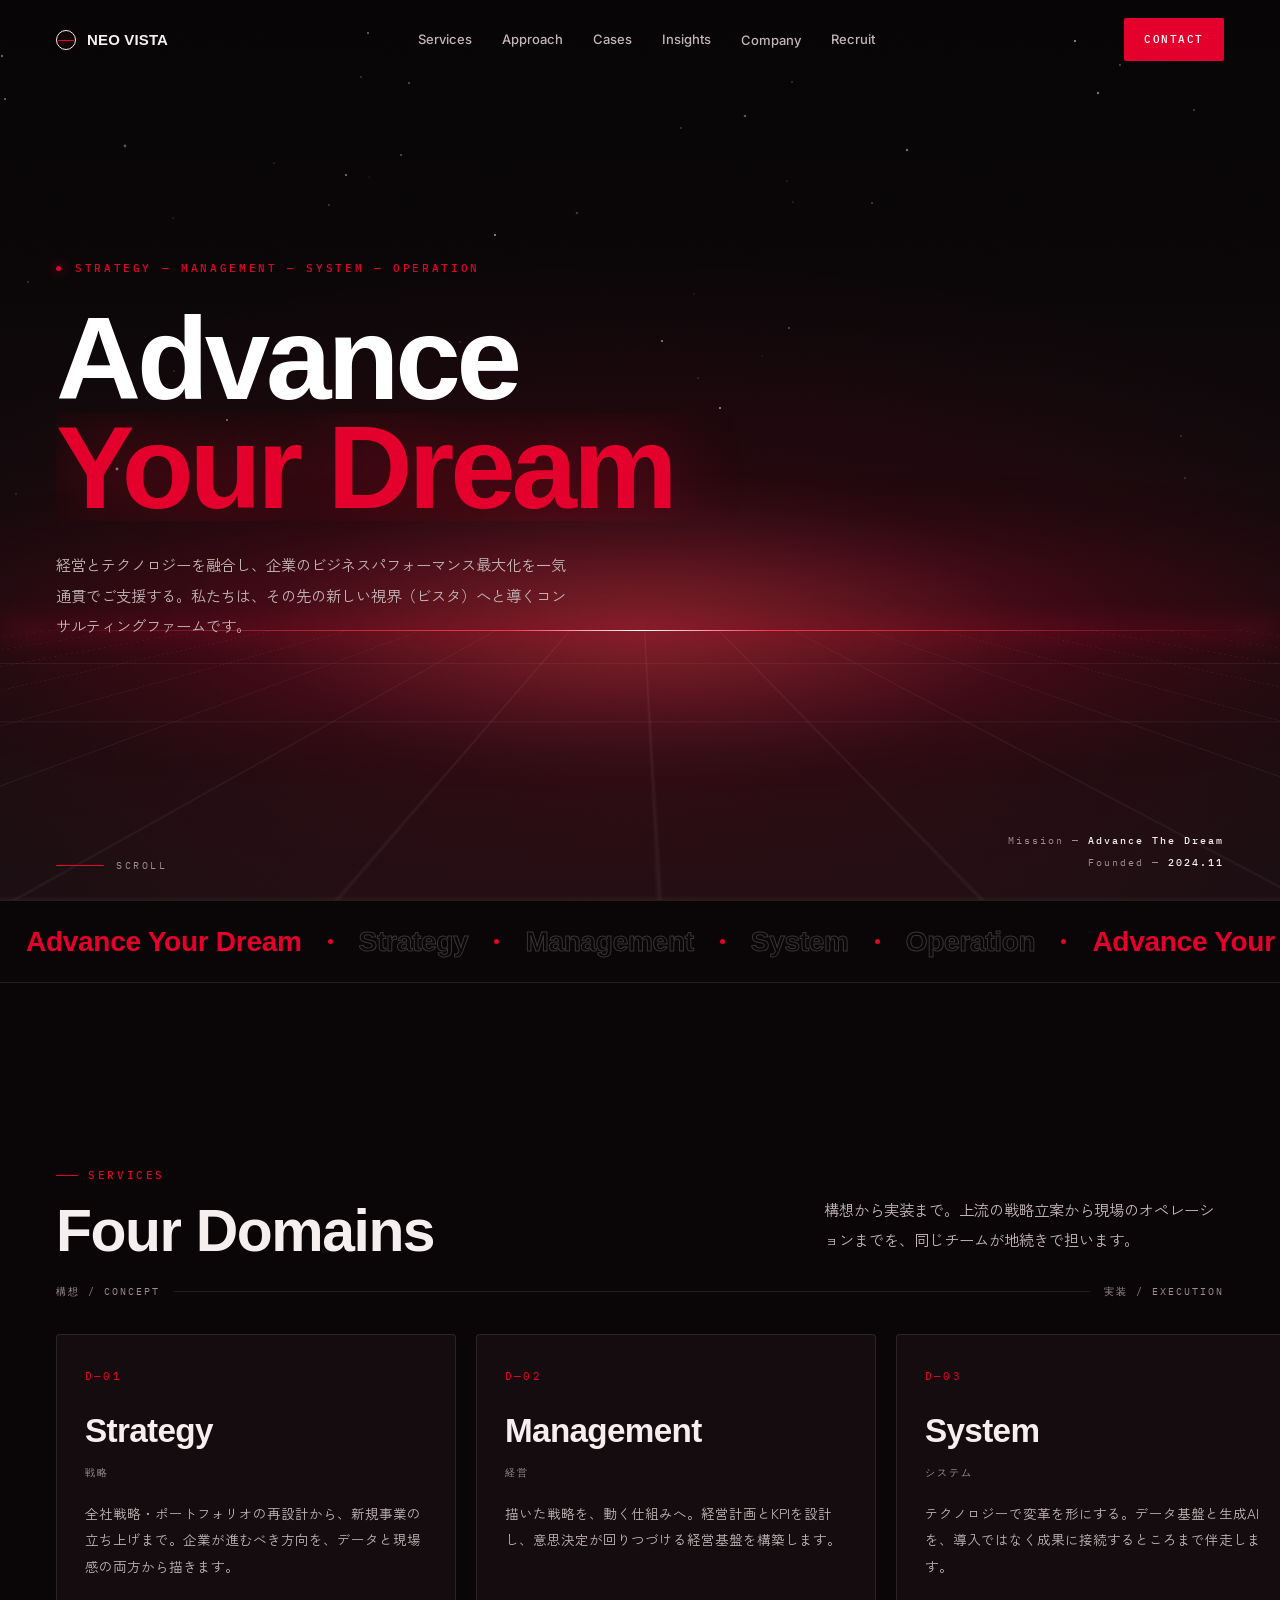
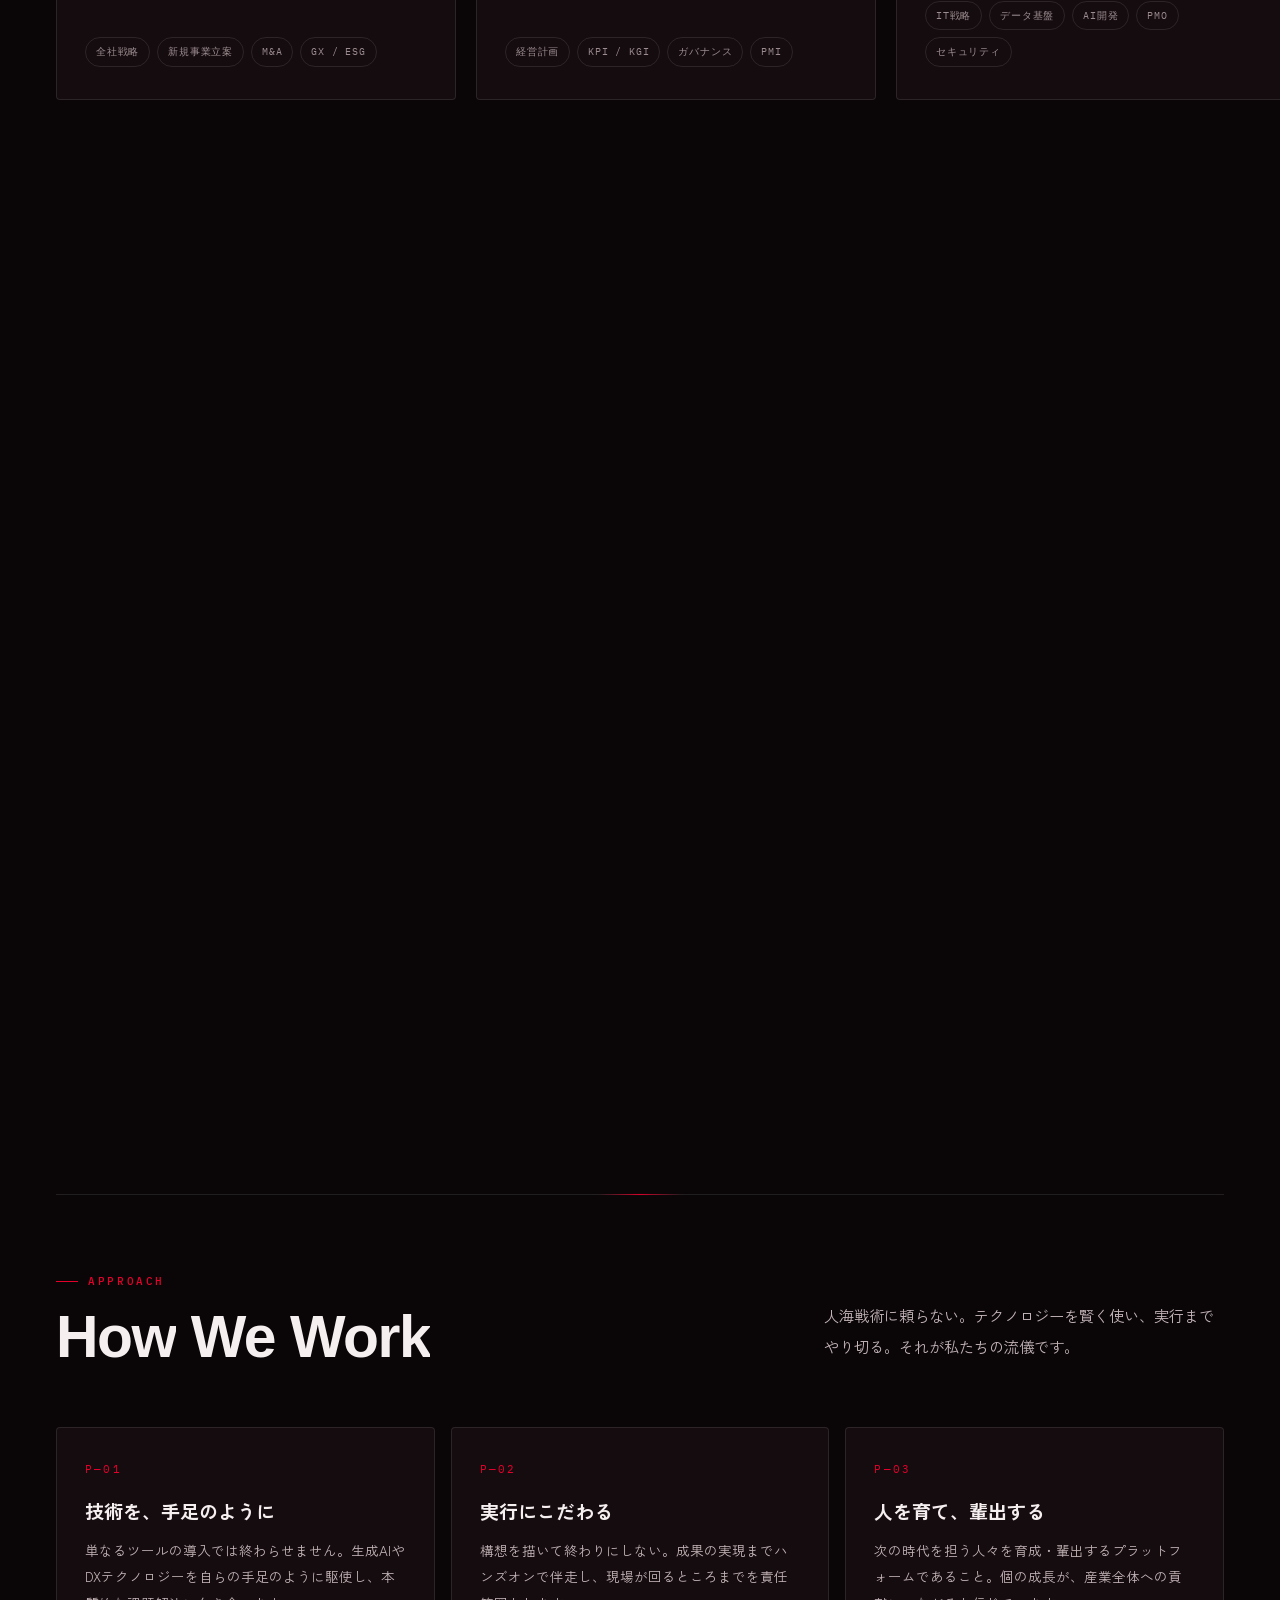
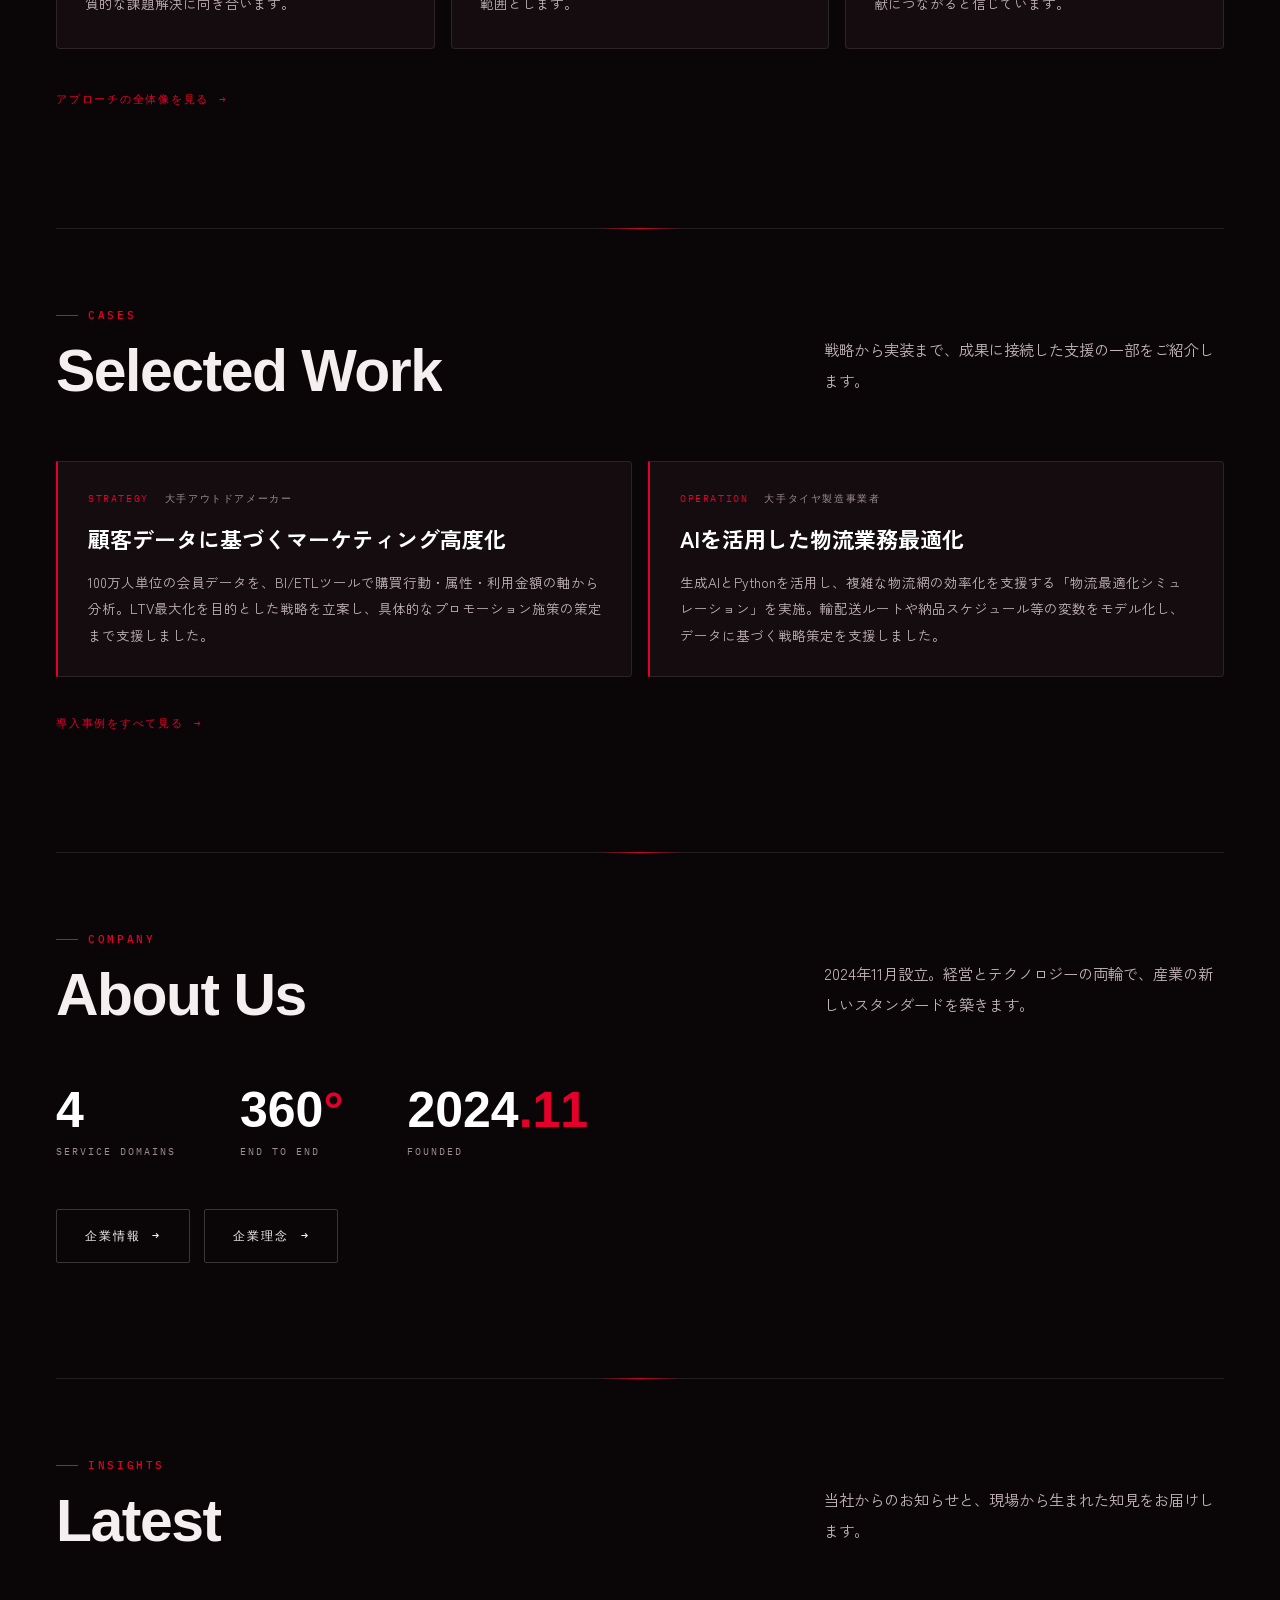
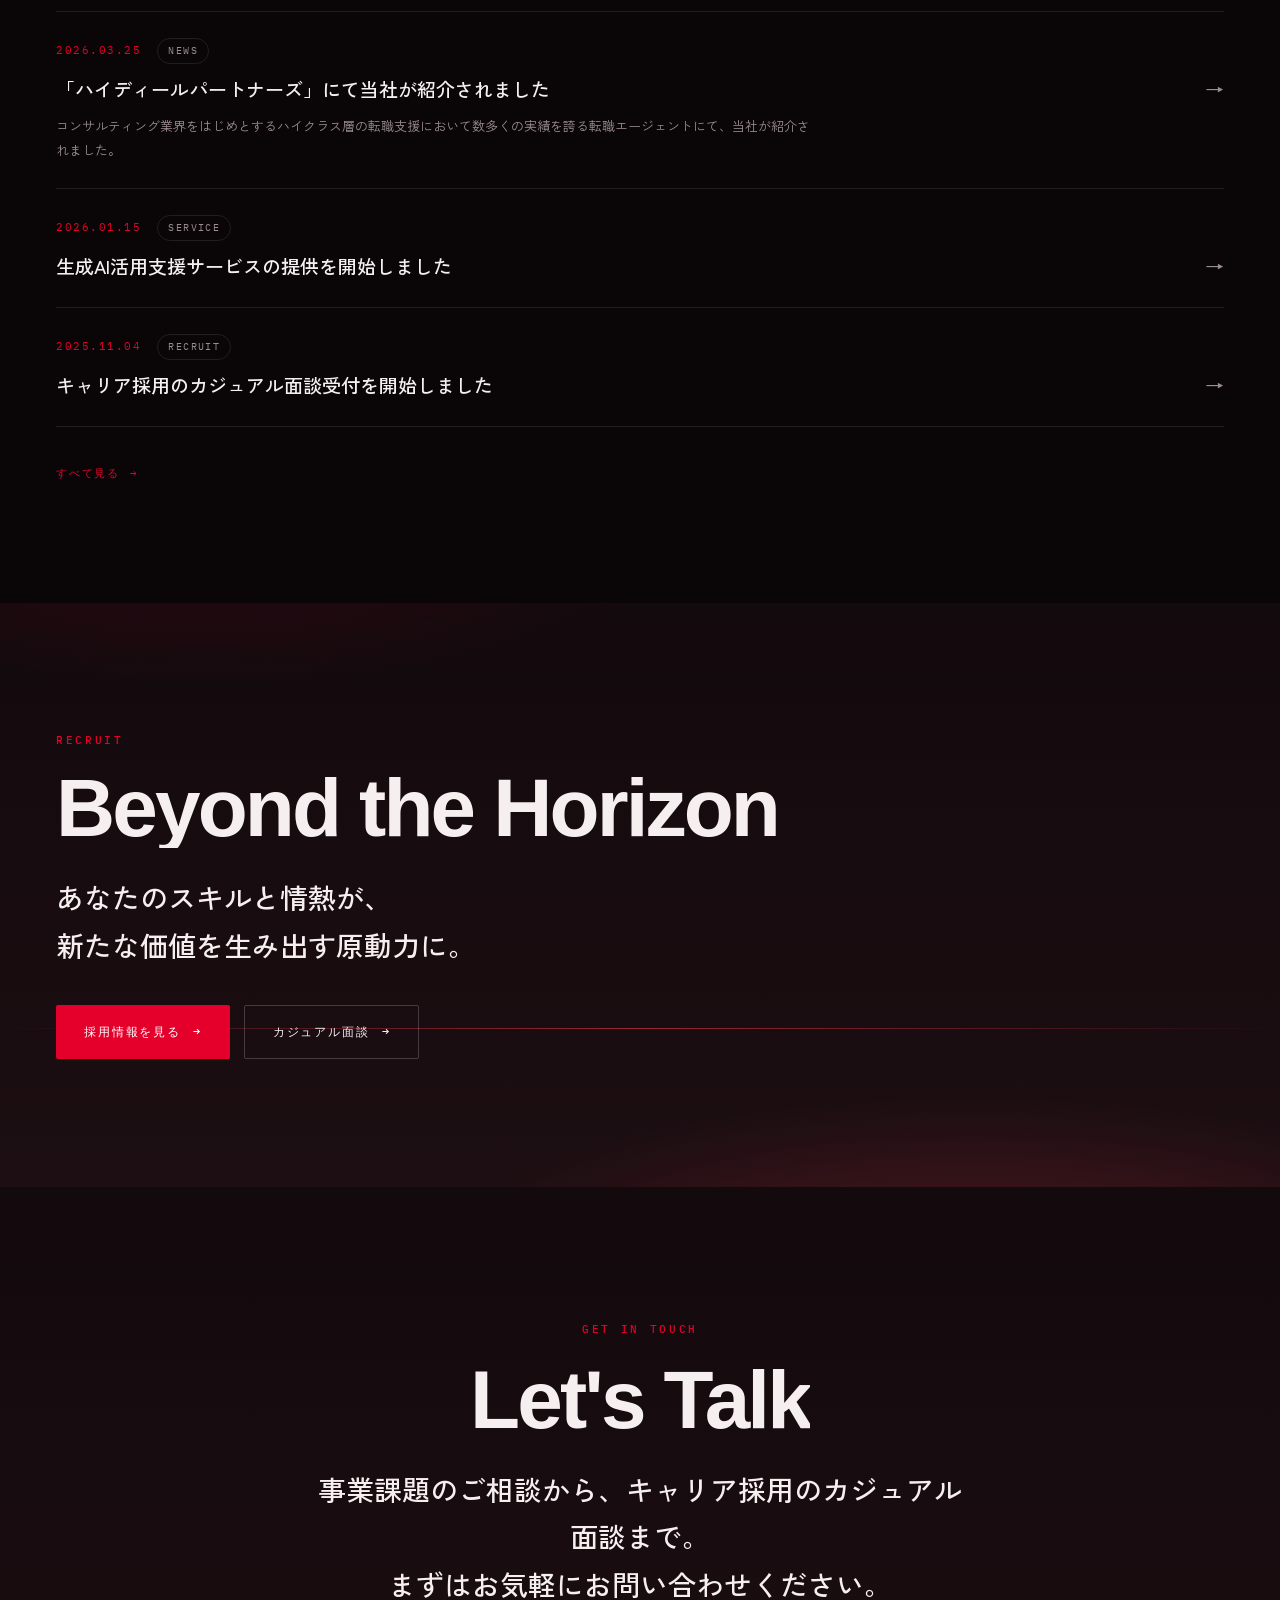
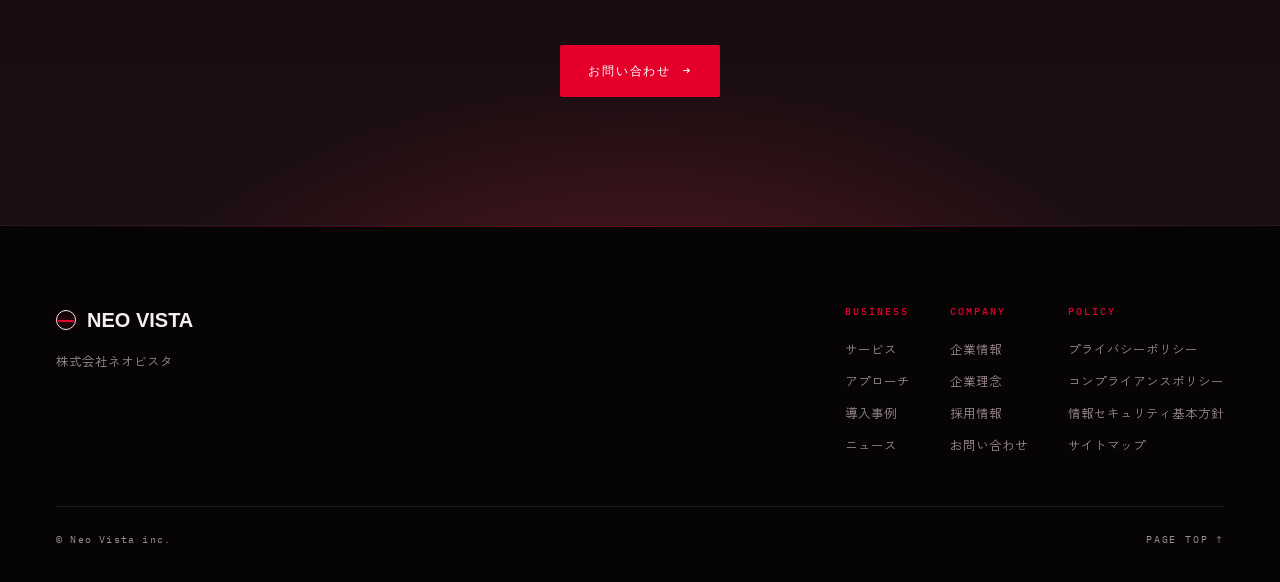
==== commit 1f900da1: "Add files via upload" ====
--- a/index.html
+++ b/index.html
@@ -8,167 +8,331 @@
 <meta property="og:site_name" content="株式会社ネオビスタ">
 <meta property="og:title" content="株式会社ネオビスタ ｜ Advance Your Dream">
 <meta property="og:type" content="website">
+<meta name="theme-color" content="#0A0608">
 <link rel="preconnect" href="https://fonts.googleapis.com">
 <link rel="preconnect" href="https://fonts.gstatic.com" crossorigin>
-<link href="https://fonts.googleapis.com/css2?family=Archivo+Expanded:wght@600;700;800&family=Archivo:wght@400;500;600&family=Inter:wght@400;500&family=Zen+Kaku+Gothic+New:wght@400;500;700&display=swap" rel="stylesheet">
+<link href="https://fonts.googleapis.com/css2?family=Archivo+Expanded:wght@700;800&family=IBM+Plex+Mono:wght@400;500&family=Inter:wght@400;500&family=Zen+Kaku+Gothic+New:wght@400;500;700&display=swap" rel="stylesheet">
 <link rel="stylesheet" href="styles.css">
 </head>
 <body id="top">
 
-<header class="site-header">
-  <a class="logo" href="index.html"><span class="mark"></span>NEO&nbsp;VISTA</a>
-  <nav class="nav-desktop">
+<div class="grain"></div>
+<div class="tx enter"></div>
+<div class="progress"></div>
+
+<div class="boot">
+  <div class="bh"></div>
+  <div class="bn">000</div>
+  <div class="bl">NEO&nbsp;VISTA</div>
+</div>
+
+<header class="hd">
+  <a class="brand" href="index.html"><span class="mk"></span>NEO&nbsp;VISTA</a>
+  <nav class="nav">
     <a href="services.html">Services</a>
-    <a href="company.html">Company</a>
-    <a href="philosophy.html">Philosophy</a>
+    <a href="approach.html">Approach</a>
+    <a href="cases.html">Cases</a>
+    <a href="insights.html">Insights</a>
+    <span class="drop">
+      <a href="company.html">Company</a>
+      <div class="drop-panel"><ul>
+        <li><a href="company.html">企業情報</a></li>
+        <li><a href="philosophy.html">企業理念</a></li>
+      </ul></div>
+    </span>
     <a href="recruit.html">Recruit</a>
   </nav>
-  <a class="nav-cta" href="contact.html">Contact</a>
-  <button class="burger" aria-label="メニューを開く"><span></span><span></span><span></span></button>
+  <a class="hd-cta" href="contact.html">Contact</a>
+  <button class="burger" aria-label="メニューを開く" aria-expanded="false"><i></i><i></i><i></i></button>
 </header>
+
 <nav class="menu" id="menu">
-  <a class="m-link" href="services.html"><span class="en">Services</span><span class="jp">サービス</span></a>
-  <a class="m-link" href="company.html"><span class="en">Company</span><span class="jp">企業情報</span></a>
-  <a class="m-link" href="philosophy.html"><span class="en">Philosophy</span><span class="jp">企業理念</span></a>
-  <a class="m-link" href="recruit.html"><span class="en">Recruit</span><span class="jp">採用</span></a>
+  <div class="m-hz"></div>
+  <a class="ml" href="services.html"><span class="en">Services</span><span class="jp">サービス</span></a>
+  <a class="ml" href="approach.html"><span class="en">Approach</span><span class="jp">アプローチ</span></a>
+  <a class="ml" href="cases.html"><span class="en">Cases</span><span class="jp">導入事例</span></a>
+  <a class="ml" href="insights.html"><span class="en">Insights</span><span class="jp">ニュース</span></a>
+  <a class="ml" href="company.html"><span class="en">Company</span><span class="jp">企業情報</span></a>
+  <a class="ml" href="philosophy.html"><span class="en">Philosophy</span><span class="jp">企業理念</span></a>
+  <a class="ml" href="recruit.html"><span class="en">Recruit</span><span class="jp">採用</span></a>
   <div class="m-foot">
     <a class="m-cta" href="contact.html">お問い合わせ</a>
-    <a class="m-cta ghost" href="contact.html">カジュアル面談を申し込む</a>
+    <a class="m-cta gh" href="contact.html">カジュアル面談を申し込む</a>
   </div>
 </nav>
 
-<!-- HERO -->
+<!-- ============ HERO ============ -->
 <section class="hero">
-  <div class="vista"><div class="sky"></div><div class="floor"></div><div class="aurora"></div><div class="hline"></div><div class="stars" data-n="40"></div></div>
-  <div class="wrap inner">
-    <div class="eyebrow">Strategy — Management — System — Operation</div>
-    <h1 class="disp"><span><i>Advance</i></span><span><i>Your&nbsp;Dream</i></span></h1>
-    <p class="sub jp">経営とテクノロジーを融合し、企業のビジネスパフォーマンス最大化を一気通貫でご支援する。私たちは、その先の新しい視界（ビスタ）へと導くコンサルティングファームです。</p>
-  </div>
-  <div class="scroll-cue"><span class="bar"></span>Scroll</div>
-</section>
-
-<!-- SERVICES -->
-<section class="block" id="services">
-  <div class="wrap">
-    <div class="sec-head reveal">
-      <div class="l"><div class="eyebrow k">Services</div><h2 class="disp">What&nbsp;We&nbsp;Do</h2></div>
-      <p class="r jp">戦略立案から実装・運用までを横断する4領域のコンサルティング。構想を成果へと接続します。</p>
-    </div>
-    <div class="svc-grid reveal">
-      <a class="svc-card" href="services.html#strategy">
-        <div class="idx">01</div><div class="en disp">Strategy</div><div class="jp">戦略</div>
-        <p class="jp">全社戦略・新規事業・M&A・サステナビリティ。企業の進むべき方向を描きます。</p>
-        <span class="go">詳しく見る <span class="arw">→</span></span>
-      </a>
-      <a class="svc-card" href="services.html#management">
-        <div class="idx">02</div><div class="en disp">Management</div><div class="jp">経営</div>
-        <p class="jp">経営計画・KPI/KGI策定・ガバナンス・PMI。実行を支える経営基盤を構築します。</p>
-        <span class="go">詳しく見る <span class="arw">→</span></span>
-      </a>
-      <a class="svc-card" href="services.html#system">
-        <div class="idx">03</div><div class="en disp">System</div><div class="jp">システム</div>
-        <p class="jp">IT戦略・データ基盤・AI開発・PMO・セキュリティ。テクノロジーで変革を形にします。</p>
-        <span class="go">詳しく見る <span class="arw">→</span></span>
-      </a>
-      <a class="svc-card" href="services.html#operation">
-        <div class="idx">04</div><div class="en disp">Operation</div><div class="jp">業務</div>
-        <p class="jp">業務立上げ・効率化を横断支援。マーケ・調達・物流から管理部門まで。</p>
-        <span class="go">詳しく見る <span class="arw">→</span></span>
-      </a>
-    </div>
-  </div>
-</section>
-
-<!-- RECRUIT BAND -->
+  <div class="vista">
+    <div class="sky"></div><div class="floor"></div><div class="glow"></div>
+    <div class="hz"></div><div class="stars" data-n="44"></div>
+  </div>
+  <div class="wrap in">
+    <div class="kicker">
+      <span class="dot"></span>
+      <span class="mono">Strategy — Management — System — Operation</span>
+    </div>
+    <h1>
+      <span class="ln"><span style="--i:0">Advance</span></span>
+      <span class="ln"><span class="red" style="--i:1">Your&nbsp;Dream</span></span>
+    </h1>
+    <p class="sub lead">経営とテクノロジーを融合し、企業のビジネスパフォーマンス最大化を一気通貫でご支援する。私たちは、その先の新しい視界（ビスタ）へと導くコンサルティングファームです。</p>
+  </div>
+  <div class="cues">
+    <span class="cue"><span class="rail"></span>Scroll</span>
+    <div class="stack">
+      <div>Mission — <b>Advance The Dream</b></div>
+      <div>Founded — <b>2024.11</b></div>
+    </div>
+  </div>
+</section>
+
+<!-- ============ MARQUEE ============ -->
+<div class="mq" aria-hidden="true">
+  <div class="mq-in">
+    <span class="hot">Advance Your Dream</span><i></i><span>Strategy</span><i></i><span>Management</span><i></i><span>System</span><i></i><span>Operation</span><i></i>
+    <span class="hot">Advance Your Dream</span><i></i><span>Strategy</span><i></i><span>Management</span><i></i><span>System</span><i></i><span>Operation</span><i></i>
+  </div>
+</div>
+
+<!-- ============ DEPTH AXIS / SERVICES ============ -->
+<section class="axis-sec" id="services">
+  <div class="axis-pin">
+    <div class="axis-head">
+      <div class="sh" style="margin-bottom:0">
+        <div class="l">
+          <div class="k"><span class="mono">Services</span></div>
+          <h2 class="h2" data-split>Four Domains</h2>
+        </div>
+        <p class="r lead">構想から実装まで。上流の戦略立案から現場のオペレーションまでを、同じチームが地続きで担います。</p>
+      </div>
+      <div class="axis-meter">
+        <span>構想 / Concept</span>
+        <span class="rail"><i></i></span>
+        <span>実装 / Execution</span>
+      </div>
+    </div>
+
+    <div class="axis-track">
+      <a class="axis-card" href="services.html#strategy" data-cursor="VIEW">
+        <span class="no">D—01</span>
+        <span class="en">Strategy</span>
+        <span class="jn">戦略</span>
+        <p>全社戦略・ポートフォリオの再設計から、新規事業の立ち上げまで。企業が進むべき方向を、データと現場感の両方から描きます。</p>
+        <div class="tags"><b>全社戦略</b><b>新規事業立案</b><b>M&amp;A</b><b>GX / ESG</b></div>
+      </a>
+      <a class="axis-card" href="services.html#management" data-cursor="VIEW">
+        <span class="no">D—02</span>
+        <span class="en">Management</span>
+        <span class="jn">経営</span>
+        <p>描いた戦略を、動く仕組みへ。経営計画とKPIを設計し、意思決定が回りつづける経営基盤を構築します。</p>
+        <div class="tags"><b>経営計画</b><b>KPI / KGI</b><b>ガバナンス</b><b>PMI</b></div>
+      </a>
+      <a class="axis-card" href="services.html#system" data-cursor="VIEW">
+        <span class="no">D—03</span>
+        <span class="en">System</span>
+        <span class="jn">システム</span>
+        <p>テクノロジーで変革を形にする。データ基盤と生成AIを、導入ではなく成果に接続するところまで伴走します。</p>
+        <div class="tags"><b>IT戦略</b><b>データ基盤</b><b>AI開発</b><b>PMO</b><b>セキュリティ</b></div>
+      </a>
+      <a class="axis-card" href="services.html#operation" data-cursor="VIEW">
+        <span class="no">D—04</span>
+        <span class="en">Operation</span>
+        <span class="jn">業務</span>
+        <p>現場が回って、はじめて変革は完成する。業務の立ち上げと効率化を、各部門を横断してハンズオンで支援します。</p>
+        <div class="tags"><b>業務効率化</b><b>調達 / 物流</b><b>営業 / 販売</b><b>人事 / 経理</b></div>
+      </a>
+      <a class="axis-card end" href="services.html" data-cursor="ALL">
+        <span class="mono" style="color:var(--ash)">Index</span>
+        <span class="en" style="margin-top:14px">All<br>Services</span>
+        <span class="tlink" style="margin-top:24px">一覧を見る <span class="aw">→</span></span>
+      </a>
+    </div>
+  </div>
+</section>
+
+<!-- ============ APPROACH ============ -->
+<section class="sec">
+  <div class="wrap">
+    <div class="hz-rule" style="margin-bottom:clamp(50px,6vw,90px)"></div>
+    <div class="sh">
+      <div class="l">
+        <div class="k"><span class="mono">Approach</span></div>
+        <h2 class="h2" data-split>How We Work</h2>
+      </div>
+      <p class="r lead">人海戦術に頼らない。テクノロジーを賢く使い、実行までやり切る。それが私たちの流儀です。</p>
+    </div>
+    <div class="grid c3">
+      <div class="card rv" data-d="1">
+        <div class="no">P—01</div>
+        <h3 class="h3">技術を、手足のように</h3>
+        <p>単なるツールの導入では終わらせません。生成AIやDXテクノロジーを自らの手足のように駆使し、本質的な課題解決に向き合います。</p>
+      </div>
+      <div class="card rv" data-d="2">
+        <div class="no">P—02</div>
+        <h3 class="h3">実行にこだわる</h3>
+        <p>構想を描いて終わりにしない。成果の実現までハンズオンで伴走し、現場が回るところまでを責任範囲とします。</p>
+      </div>
+      <div class="card rv" data-d="3">
+        <div class="no">P—03</div>
+        <h3 class="h3">人を育て、輩出する</h3>
+        <p>次の時代を担う人々を育成・輩出するプラットフォームであること。個の成長が、産業全体への貢献につながると信じています。</p>
+      </div>
+    </div>
+    <div class="rv" style="margin-top:36px"><a class="tlink" href="approach.html">アプローチの全体像を見る <span class="aw">→</span></a></div>
+  </div>
+</section>
+
+<!-- ============ CASES ============ -->
+<section class="sec sec-tight">
+  <div class="wrap">
+    <div class="hz-rule" style="margin-bottom:clamp(50px,6vw,90px)"></div>
+    <div class="sh">
+      <div class="l">
+        <div class="k"><span class="mono">Cases</span></div>
+        <h2 class="h2" data-split>Selected Work</h2>
+      </div>
+      <p class="r lead">戦略から実装まで、成果に接続した支援の一部をご紹介します。</p>
+    </div>
+
+    <div class="case-grid">
+      <a class="case rv" href="cases.html#c-outdoor" data-cursor="VIEW">
+        <div class="meta"><span>Strategy</span><span class="c">大手アウトドアメーカー</span></div>
+        <h3>顧客データに基づくマーケティング高度化</h3>
+        <p>100万人単位の会員データを、BI/ETLツールで購買行動・属性・利用金額の軸から分析。LTV最大化を目的とした戦略を立案し、具体的なプロモーション施策の策定まで支援しました。</p>
+      </a>
+      <a class="case rv" data-d="1" href="cases.html#c-tire" data-cursor="VIEW">
+        <div class="meta"><span>Operation</span><span class="c">大手タイヤ製造事業者</span></div>
+        <h3>AIを活用した物流業務最適化</h3>
+        <p>生成AIとPythonを活用し、複雑な物流網の効率化を支援する「物流最適化シミュレーション」を実施。輸配送ルートや納品スケジュール等の変数をモデル化し、データに基づく戦略策定を支援しました。</p>
+      </a>
+    </div>
+    <div class="rv" style="margin-top:32px"><a class="tlink" href="cases.html">導入事例をすべて見る <span class="aw">→</span></a></div>
+  </div>
+</section>
+
+<!-- ============ COMPANY / STATS ============ -->
+<section class="sec sec-tight">
+  <div class="wrap">
+    <div class="hz-rule" style="margin-bottom:clamp(50px,6vw,90px)"></div>
+    <div class="sh">
+      <div class="l">
+        <div class="k"><span class="mono">Company</span></div>
+        <h2 class="h2" data-split>About Us</h2>
+      </div>
+      <p class="r lead">2024年11月設立。経営とテクノロジーの両輪で、産業の新しいスタンダードを築きます。</p>
+    </div>
+    <div class="stats rv" style="margin-bottom:48px">
+      <div class="stat"><div class="n"><span data-count="4">0</span></div><div class="l">Service Domains</div></div>
+      <div class="stat"><div class="n">360<em>°</em></div><div class="l">End to End</div></div>
+      <div class="stat"><div class="n">2024<em>.11</em></div><div class="l">Founded</div></div>
+    </div>
+    <div class="rv btns">
+      <a class="btn gh" href="company.html">企業情報 <span class="aw">→</span></a>
+      <a class="btn gh" href="philosophy.html">企業理念 <span class="aw">→</span></a>
+    </div>
+  </div>
+</section>
+
+<!-- ============ INSIGHTS ============ -->
+<section class="sec sec-tight">
+  <div class="wrap">
+    <div class="hz-rule" style="margin-bottom:clamp(50px,6vw,90px)"></div>
+    <div class="sh">
+      <div class="l">
+        <div class="k"><span class="mono">Insights</span></div>
+        <h2 class="h2" data-split>Latest</h2>
+      </div>
+      <p class="r lead">当社からのお知らせと、現場から生まれた知見をお届けします。</p>
+    </div>
+    <a class="post rv" href="insights.html">
+      <div class="row"><span class="d">2026.03.25</span><span class="cat">News</span></div>
+      <h3>「ハイディールパートナーズ」にて当社が紹介されました<span class="aw">→</span></h3>
+      <p>コンサルティング業界をはじめとするハイクラス層の転職支援において数多くの実績を誇る転職エージェントにて、当社が紹介されました。</p>
+    </a>
+    <a class="post rv" href="insights.html">
+      <div class="row"><span class="d">2026.01.15</span><span class="cat">Service</span></div>
+      <h3>生成AI活用支援サービスの提供を開始しました<span class="aw">→</span></h3>
+    </a>
+    <a class="post rv" href="insights.html">
+      <div class="row"><span class="d">2025.11.04</span><span class="cat">Recruit</span></div>
+      <h3>キャリア採用のカジュアル面談受付を開始しました<span class="aw">→</span></h3>
+    </a>
+    <div class="rv" style="margin-top:32px"><a class="tlink" href="insights.html">すべて見る <span class="aw">→</span></a></div>
+  </div>
+</section>
+
+<!-- ============ RECRUIT BAND ============ -->
 <section class="band">
-  <div class="glow"></div><div class="rline"></div>
-  <div class="wrap inner">
-    <div class="eyebrow reveal">Recruit</div>
-    <h2 class="disp reveal">Beyond<br>the&nbsp;Horizon</h2>
-    <p class="lead jp reveal">あなたのスキルと情熱が、<br>新たな価値を生み出す原動力に。</p>
-    <div class="btns reveal">
-      <a class="btn" href="recruit.html">採用情報を見る <span class="arw">→</span></a>
-      <a class="btn ghost" href="contact.html">カジュアル面談 <span class="arw">→</span></a>
-    </div>
-  </div>
-</section>
-
-<!-- COMPANY + NEWS -->
-<section class="block">
-  <div class="wrap">
-    <div class="rule reveal" style="margin-bottom:70px"></div>
-    <div class="cards c2" style="align-items:start">
-      <div class="card reveal" style="padding:44px 36px">
-        <div class="eyebrow" style="margin-bottom:16px">Company</div>
-        <h2 class="disp" style="font-size:40px;margin-bottom:14px">About&nbsp;Us</h2>
-        <p class="jp" style="color:var(--slate-2);font-size:14px;line-height:1.95;margin-bottom:26px;max-width:380px">経営とテクノロジーの両輪で、企業の変革をハンズオンで伴走支援。2024年11月設立の新興ファームとして、産業の新しいスタンダードを築きます。</p>
-        <div style="display:flex;gap:40px;margin-bottom:30px">
-          <div><div class="disp" style="font-size:30px;color:#fff">4</div><div class="eyebrow" style="letter-spacing:.16em;margin-top:4px">Domains</div></div>
-          <div><div class="disp" style="font-size:30px;color:#fff">360°</div><div class="eyebrow" style="letter-spacing:.16em;margin-top:4px">End to End</div></div>
+  <div class="bg"></div><div class="bhz"></div>
+  <div class="wrap in">
+    <div class="k rv" style="display:flex;align-items:center;gap:10px;margin-bottom:6px">
+      <span class="mono">Recruit</span>
+    </div>
+    <h2 data-split>Beyond the Horizon</h2>
+    <p class="bl rv">あなたのスキルと情熱が、<br>新たな価値を生み出す原動力に。</p>
+    <div class="btns rv">
+      <a class="btn" href="recruit.html">採用情報を見る <span class="aw">→</span></a>
+      <a class="btn gh" href="contact.html">カジュアル面談 <span class="aw">→</span></a>
+    </div>
+  </div>
+</section>
+
+<!-- ============ CONTACT ============ -->
+<section class="band center">
+  <div class="bg" style="background:radial-gradient(60% 70% at 50% 122%, rgba(255,59,78,.26), transparent 66%),linear-gradient(180deg,#130A0D,#1C0E12)"></div>
+  <div class="wrap in">
+    <div class="rv"><span class="mono">Get in touch</span></div>
+    <h2 data-split>Let's Talk</h2>
+    <p class="bl rv">事業課題のご相談から、キャリア採用のカジュアル面談まで。<br>まずはお気軽にお問い合わせください。</p>
+    <div class="btns rv"><a class="btn" href="contact.html">お問い合わせ <span class="aw">→</span></a></div>
+  </div>
+</section>
+
+<!-- ============ FOOTER ============ -->
+<footer class="ft">
+  <div class="fhz"></div>
+  <div class="wrap">
+    <div class="ft-top">
+      <div>
+        <div class="ft-brand"><span class="mk"></span>NEO&nbsp;VISTA</div>
+        <p class="ft-nm">株式会社ネオビスタ</p>
+      </div>
+      <div class="ft-cols">
+        <div class="ft-col">
+          <h4>Business</h4>
+          <a href="services.html">サービス</a>
+          <a href="approach.html">アプローチ</a>
+          <a href="cases.html">導入事例</a>
+          <a href="insights.html">ニュース</a>
         </div>
-        <a class="btn ghost" href="company.html">企業情報を見る <span class="arw">→</span></a>
-      </div>
-
-      <div>
-        <div class="eyebrow reveal" style="margin-bottom:14px">News</div>
-        <h2 class="disp reveal" style="font-size:40px;margin-bottom:24px">Latest</h2>
-        <a class="news-item reveal" href="#">
-          <div class="date">2026.03.25</div>
-          <h3 class="jp">「ハイディールパートナーズ」にて当社が紹介されました<span class="arw">→</span></h3>
-          <p class="jp">ハイクラス層の転職支援で実績を誇る転職エージェントにて、当社が紹介されました。</p>
-        </a>
-        <a class="news-item reveal" href="#">
-          <div class="date">2026.01.15</div>
-          <h3 class="jp">生成AI活用支援サービスの提供を開始しました<span class="arw">→</span></h3>
-        </a>
-        <a class="news-item reveal" href="#">
-          <div class="date">2025.11.04</div>
-          <h3 class="jp">キャリア採用のカジュアル面談受付を開始しました<span class="arw">→</span></h3>
-        </a>
-      </div>
-    </div>
-  </div>
-</section>
-
-<!-- CONTACT CTA -->
-<section class="band" style="padding-top:96px;padding-bottom:96px;text-align:center">
-  <div class="glow" style="background:radial-gradient(60% 70% at 50% 120%, rgba(255,46,67,.24), transparent 66%),linear-gradient(180deg,#140A0D,#1E0E12)"></div>
-  <div class="wrap inner">
-    <div class="eyebrow reveal" style="margin-bottom:16px">Get in touch</div>
-    <h2 class="disp reveal">Let's&nbsp;Talk</h2>
-    <p class="jp reveal" style="color:var(--slate-2);margin-bottom:34px">事業課題のご相談から、キャリア採用のカジュアル面談まで。お気軽にお問い合わせください。</p>
-    <div class="btns reveal" style="justify-content:center">
-      <a class="btn" href="contact.html">お問い合わせ <span class="arw">→</span></a>
-    </div>
-  </div>
-</section>
-
-<footer class="site-footer">
-  <div class="wrap">
-    <div class="foot-top">
-      <div>
-        <div class="foot-logo"><span class="logo"><span class="mark"></span></span>NEO&nbsp;VISTA</div>
-        <p class="foot-name jp">株式会社ネオビスタ</p>
-      </div>
-      <div class="foot-cols">
-        <a href="services.html">サービス</a>
-        <a href="company.html">企業情報</a>
-        <a href="philosophy.html">企業理念</a>
-        <a href="recruit.html">採用</a>
-        <a href="contact.html">お問い合わせ</a>
-        <a href="#">プライバシーポリシー</a>
-        <a href="#">コンプライアンスポリシー</a>
-        <a href="#">情報セキュリティ基本方針</a>
-        <a href="#">サイトマップ</a>
-      </div>
-    </div>
-    <div class="foot-bottom">
+        <div class="ft-col">
+          <h4>Company</h4>
+          <a href="company.html">企業情報</a>
+          <a href="philosophy.html">企業理念</a>
+          <a href="recruit.html">採用情報</a>
+          <a href="contact.html">お問い合わせ</a>
+        </div>
+        <div class="ft-col">
+          <h4>Policy</h4>
+          <a href="#">プライバシーポリシー</a>
+          <a href="#">コンプライアンスポリシー</a>
+          <a href="#">情報セキュリティ基本方針</a>
+          <a href="#">サイトマップ</a>
+        </div>
+      </div>
+    </div>
+    <div class="ft-bot">
       <small>© Neo Vista inc.</small>
-      <a class="top" href="#top">Page Top ↑</a>
+      <a class="tp" href="#top">Page Top ↑</a>
     </div>
   </div>
 </footer>
+
+<div class="mcta">
+  <a href="contact.html">Contact<i>お問い合わせ</i></a>
+  <a class="hot" href="contact.html">Casual Meeting<i>カジュアル面談 受付中</i></a>
+</div>
 
 <script src="app.js"></script>
 </body>
--- a/styles.css
+++ b/styles.css
@@ -1,300 +1,598 @@
-/* =========================================================
-   NEO VISTA — shared design system  (red corporate, responsive)
-   ========================================================= */
+/* ============================================================
+   NEO VISTA — Design System
+   Signature: THE HORIZON — a red vanishing line that drives
+   scroll progress, section dividers and page transitions.
+   ============================================================ */
+
+/* ---------- 1. TOKENS ---------- */
 :root{
-  --ink:#0C0708;      /* near-black, faint red-warm undertone */
-  --ink-2:#150A0C;    /* panel */
-  --ink-3:#1F0E12;    /* raised panel */
-  --line:rgba(255,236,238,.10);
-  --line-2:rgba(255,236,238,.18);
-  --mist:#F4EDEE;     /* primary text */
-  --slate:#A08E92;    /* secondary text */
-  --slate-2:#C7B9BC;  /* brighter secondary */
-  --red:#E4002B;      /* brand red */
-  --red-hot:#FF2E43;  /* glow / highlight */
-  --red-deep:#9E0020; /* deep crimson */
-  --maxw:1240px;
+  --ink:#0A0608;          /* near-black, red undertone */
+  --carbon:#150C0F;       /* panel */
+  --carbon-2:#1E1114;     /* raised panel */
+  --ember:#E4002B;        /* BRAND RED */
+  --flare:#FF3B4E;        /* hot red — glow / hover */
+  --crimson:#8E0020;      /* deep red — shadow */
+  --bone:#F5EFF0;         /* primary text */
+  --ash:#9C8C90;          /* tertiary text */
+  --ash-2:#C3B4B7;        /* secondary text */
+  --line:rgba(245,239,240,.10);
+  --line-2:rgba(245,239,240,.20);
+
+  --disp:"Archivo Expanded","Archivo",sans-serif;
+  --body:"Inter","Zen Kaku Gothic New",sans-serif;
+  --jp:"Zen Kaku Gothic New",sans-serif;
+  --mono:"IBM Plex Mono",ui-monospace,monospace;
+
+  --maxw:1360px;
+  --pad:clamp(20px,5vw,56px);
+  --ease:cubic-bezier(.16,.84,.28,1);
+  --ease-io:cubic-bezier(.76,0,.24,1);
   --safe-b:env(safe-area-inset-bottom,0px);
 }
+
+/* ---------- 2. BASE ---------- */
 *{margin:0;padding:0;box-sizing:border-box;-webkit-tap-highlight-color:transparent}
-html{scroll-behavior:smooth}
+html{scroll-behavior:smooth;background:var(--ink)}
 body{
-  background:var(--ink);color:var(--mist);
-  font-family:"Inter","Zen Kaku Gothic New",sans-serif;line-height:1.75;
+  background:var(--ink);color:var(--bone);
+  font-family:var(--body);font-size:15px;line-height:1.75;
   -webkit-font-smoothing:antialiased;overflow-x:hidden;
 }
 a{color:inherit;text-decoration:none}
+button{font:inherit;color:inherit;background:none;border:0;cursor:pointer}
 img{display:block;max-width:100%}
-::selection{background:rgba(228,0,43,.30);color:#fff}
-.jp{font-family:"Zen Kaku Gothic New",sans-serif}
-.disp{font-family:"Archivo Expanded","Archivo",sans-serif;letter-spacing:-.01em;line-height:1}
-.wrap{max-width:var(--maxw);margin:0 auto;padding:0 clamp(20px,5vw,40px)}
-.eyebrow{font-family:"Archivo",sans-serif;font-size:11px;font-weight:600;letter-spacing:.3em;
-  text-transform:uppercase;color:var(--red)}
-@media(min-width:700px){.eyebrow{font-size:12px;letter-spacing:.34em}}
-
-/* ---------- HEADER / NAV ---------- */
-.site-header{position:fixed;top:0;left:0;right:0;z-index:100;display:flex;align-items:center;
-  justify-content:space-between;padding:16px clamp(20px,5vw,40px);
-  transition:background .4s,border-color .4s,padding .4s;border-bottom:1px solid transparent}
-.site-header.scrolled{background:rgba(12,7,8,.78);backdrop-filter:blur(14px);
-  border-bottom:1px solid var(--line);padding-top:12px;padding-bottom:12px}
-.logo{display:flex;align-items:center;gap:10px;font-family:"Archivo Expanded",sans-serif;
-  font-weight:700;font-size:15px;letter-spacing:.02em;z-index:2}
-.logo .mark{width:20px;height:20px;position:relative;flex:0 0 auto}
-.logo .mark::before{content:"";position:absolute;inset:0;border:1.5px solid var(--mist);border-radius:50%}
-.logo .mark::after{content:"";position:absolute;left:2px;right:2px;top:50%;height:1.5px;
-  background:var(--red);box-shadow:0 0 10px var(--red)}
-.nav-desktop{display:none;align-items:center;gap:34px}
-.nav-desktop a{font-size:13.5px;font-weight:500;color:var(--slate-2);transition:color .25s;position:relative}
-.nav-desktop a::after{content:"";position:absolute;left:0;right:100%;bottom:-6px;height:1px;
-  background:var(--red);transition:right .3s}
-.nav-desktop a:hover{color:var(--mist)}
-.nav-desktop a:hover::after,.nav-desktop a.current::after{right:0}
-.nav-desktop a.current{color:var(--mist)}
-.nav-cta{display:none;font-family:"Archivo",sans-serif;font-size:12px;font-weight:600;letter-spacing:.08em;
-  text-transform:uppercase;color:#fff;background:var(--red);padding:11px 20px;border-radius:2px;
-  transition:transform .25s,box-shadow .25s}
-@media(min-width:900px){.nav-cta{display:inline-flex}}
-.nav-cta:hover{transform:translateY(-2px);box-shadow:0 10px 30px rgba(228,0,43,.4)}
-.burger{width:40px;height:40px;border:1px solid var(--line-2);border-radius:3px;
-  background:rgba(255,255,255,.02);position:relative;cursor:pointer;z-index:2}
-.burger span{position:absolute;left:11px;right:11px;height:1.5px;background:var(--mist);transition:.32s}
-.burger span:nth-child(1){top:15px}.burger span:nth-child(2){top:20px}.burger span:nth-child(3){top:25px}
-body.menu-open .burger span:nth-child(1){top:20px;transform:rotate(45deg)}
-body.menu-open .burger span:nth-child(2){opacity:0}
-body.menu-open .burger span:nth-child(3){top:20px;transform:rotate(-45deg)}
-@media(min-width:900px){.nav-desktop{display:flex}.burger{display:none}}
-
-/* ---------- FULLSCREEN MOBILE MENU ---------- */
-.menu{position:fixed;inset:0;z-index:90;background:linear-gradient(180deg,#0A0507,#170B0E);
-  padding:96px clamp(20px,5vw,40px) 40px;
-  transform:translateY(-100%);transition:transform .5s cubic-bezier(.7,0,.2,1);
-  display:flex;flex-direction:column}
-.menu.open{transform:translateY(0)}
-.menu a.m-link{display:flex;align-items:baseline;justify-content:space-between;padding:20px 2px;
-  border-bottom:1px solid var(--line)}
-.menu a.m-link .en{font-family:"Archivo Expanded",sans-serif;font-weight:700;font-size:26px}
-.menu a.m-link .jp{font-size:12px;color:var(--slate)}
-.menu a.m-link.current .en{color:var(--red)}
-.menu .m-foot{margin-top:auto;display:flex;flex-direction:column;gap:12px;padding-top:24px}
-.menu .m-cta{text-align:center;background:var(--red);color:#fff;font-family:"Archivo",sans-serif;
-  font-weight:600;letter-spacing:.1em;text-transform:uppercase;font-size:12px;padding:15px;border-radius:2px}
-.menu .m-cta.ghost{background:transparent;color:var(--mist);border:1px solid var(--line-2)}
-@media(min-width:900px){.menu{display:none}}
-
-/* ---------- VISTA / HORIZON (shared hero atmosphere) ---------- */
-.vista{position:absolute;inset:0;z-index:0;overflow:hidden}
+::selection{background:rgba(228,0,43,.35);color:#fff}
+:focus-visible{outline:2px solid var(--ember);outline-offset:3px;border-radius:2px}
+
+.wrap{max-width:var(--maxw);margin:0 auto;padding:0 var(--pad)}
+.sec{position:relative;padding:clamp(76px,9vw,150px) 0}
+.sec-tight{padding-top:0}
+
+.mono{font-family:var(--mono);font-size:11px;font-weight:500;letter-spacing:.24em;
+  text-transform:uppercase;color:var(--ember)}
+.mono-dim{color:var(--ash)}
+.jp{font-family:var(--jp)}
+.disp{font-family:var(--disp);letter-spacing:-.02em;line-height:1}
+
+h1,h2,h3{font-weight:700}
+.h2{font-family:var(--disp);font-weight:700;font-size:clamp(30px,4.6vw,60px);
+  line-height:1.02;letter-spacing:-.025em}
+.h3{font-family:var(--jp);font-weight:700;font-size:clamp(18px,1.6vw,21px);line-height:1.55}
+.lead{font-family:var(--jp);font-size:clamp(14.5px,1.2vw,16px);line-height:2;color:var(--ash-2)}
+.small{font-size:12.5px;color:var(--ash);line-height:1.8}
+
+/* ---------- 3. GRAIN ---------- */
+.grain{position:fixed;inset:0;z-index:9998;pointer-events:none;opacity:.05;mix-blend-mode:overlay;
+  background-image:url("data:image/svg+xml;charset=utf-8,%3Csvg xmlns='http://www.w3.org/2000/svg' width='240' height='240'%3E%3Cfilter id='n'%3E%3CfeTurbulence type='fractalNoise' baseFrequency='.82' numOctaves='3' stitchTiles='stitch'/%3E%3C/filter%3E%3Crect width='240' height='240' filter='url(%23n)'/%3E%3C/svg%3E")}
+
+/* ---------- 4. HORIZON: page transition ---------- */
+.tx{position:fixed;inset:0;z-index:9990;pointer-events:none;transform:scaleY(0);
+  background:linear-gradient(180deg,var(--crimson),var(--ember) 45%,var(--flare));
+  will-change:transform}
+.tx::after{content:"";position:absolute;left:0;right:0;bottom:0;height:2px;background:#fff;
+  box-shadow:0 0 30px 6px rgba(255,255,255,.6)}
+/* entering: always plays, pure CSS (works even if JS fails) */
+.tx.enter{transform-origin:top;animation:tx-open .78s var(--ease-io) forwards}
+@keyframes tx-open{from{transform:scaleY(1)}to{transform:scaleY(0)}}
+/* leaving: JS adds .exit */
+.tx.exit{transform-origin:bottom;animation:tx-close .6s var(--ease-io) forwards}
+@keyframes tx-close{from{transform:scaleY(0)}to{transform:scaleY(1)}}
+
+/* ---------- 5. HORIZON: scroll progress ---------- */
+.progress{position:fixed;top:0;left:0;height:2px;width:100%;z-index:9995;pointer-events:none;
+  transform:scaleX(0);transform-origin:left;
+  background:linear-gradient(90deg,var(--crimson),var(--ember) 60%,var(--flare));
+  box-shadow:0 0 14px rgba(228,0,43,.8)}
+
+/* ---------- 6. PRELOADER (home, first visit) ---------- */
+.boot{position:fixed;inset:0;z-index:9996;background:var(--ink);display:flex;
+  align-items:center;justify-content:center;flex-direction:column}
+.boot .bh{position:absolute;left:0;right:0;top:50%;height:1px;transform:scaleX(0);transform-origin:center;
+  background:linear-gradient(90deg,transparent,var(--ember) 30%,#fff 50%,var(--ember) 70%,transparent);
+  box-shadow:0 0 26px 3px rgba(228,0,43,.6);animation:bh-draw 1.05s var(--ease) .1s forwards}
+@keyframes bh-draw{to{transform:scaleX(1)}}
+.boot .bn{position:relative;font-family:var(--mono);font-size:12px;letter-spacing:.3em;color:var(--ash);
+  transform:translateY(-26px)}
+.boot .bl{position:relative;font-family:var(--disp);font-weight:800;font-size:13px;letter-spacing:.28em;
+  color:var(--bone);transform:translateY(22px);opacity:0;animation:fade-in .6s .35s forwards}
+@keyframes fade-in{to{opacity:1}}
+.boot.done{animation:boot-out .8s var(--ease-io) forwards}
+@keyframes boot-out{to{transform:translateY(-100%)}}
+
+/* ---------- 7. CURSOR (fine pointers only) ---------- */
+.cur,.cur-ring{position:fixed;top:0;left:0;z-index:9997;pointer-events:none;border-radius:50%;
+  opacity:0;transition:opacity .3s}
+.cur{width:6px;height:6px;background:var(--ember);margin:-3px 0 0 -3px}
+.cur-ring{width:38px;height:38px;border:1px solid var(--line-2);margin:-19px 0 0 -19px;
+  transition:width .3s var(--ease),height .3s var(--ease),margin .3s var(--ease),
+             border-color .3s,background-color .3s,opacity .3s}
+body.cursor-on .cur,body.cursor-on .cur-ring{opacity:1}
+body.cur-hot .cur-ring{width:64px;height:64px;margin:-32px 0 0 -32px;border-color:var(--ember);
+  background:rgba(228,0,43,.10)}
+body.cur-hot .cur{opacity:0}
+.cur-ring .lb{position:absolute;inset:0;display:flex;align-items:center;justify-content:center;
+  font-family:var(--mono);font-size:9px;letter-spacing:.14em;color:var(--bone);opacity:0;transition:opacity .25s}
+body.cur-hot .cur-ring .lb{opacity:1}
+@media (hover:none),(pointer:coarse){.cur,.cur-ring{display:none}}
+
+/* ---------- 8. HEADER ---------- */
+.hd{position:fixed;top:0;left:0;right:0;z-index:9980;display:flex;align-items:center;
+  justify-content:space-between;padding:18px var(--pad);
+  transition:background .45s,border-color .45s,padding .45s;border-bottom:1px solid transparent}
+.hd.stuck{background:rgba(10,6,8,.72);backdrop-filter:blur(16px) saturate(140%);
+  border-bottom-color:var(--line);padding-top:12px;padding-bottom:12px}
+.brand{display:flex;align-items:center;gap:11px;font-family:var(--disp);font-weight:700;
+  font-size:15px;letter-spacing:.01em;z-index:2}
+.mk{width:20px;height:20px;position:relative;flex:0 0 auto}
+.mk::before{content:"";position:absolute;inset:0;border:1.5px solid var(--bone);border-radius:50%}
+.mk::after{content:"";position:absolute;left:2px;right:2px;top:50%;height:1.5px;background:var(--ember);
+  box-shadow:0 0 10px var(--ember);transition:left .4s var(--ease),right .4s var(--ease)}
+.brand:hover .mk::after{left:-4px;right:-4px}
+
+.nav{display:none;align-items:center;gap:30px}
+.nav a{position:relative;font-size:13px;font-weight:500;color:var(--ash-2);transition:color .25s;padding:6px 0}
+.nav a::after{content:"";position:absolute;left:0;right:100%;bottom:0;height:1px;background:var(--ember);
+  transition:right .35s var(--ease)}
+.nav a:hover{color:var(--bone)}
+.nav a:hover::after,.nav a.on::after{right:0}
+.nav a.on{color:var(--bone)}
+
+.drop{position:relative}
+.drop-panel{position:absolute;top:100%;left:-16px;padding-top:14px;opacity:0;visibility:hidden;
+  transform:translateY(-6px);transition:.3s var(--ease)}
+.drop:hover .drop-panel,.drop:focus-within .drop-panel{opacity:1;visibility:visible;transform:none}
+.drop-panel ul{list-style:none;background:var(--carbon);border:1px solid var(--line);border-radius:3px;
+  padding:8px;min-width:180px;box-shadow:0 24px 60px rgba(0,0,0,.6)}
+.drop-panel a{display:block;padding:10px 14px;font-size:13px;color:var(--ash-2);border-radius:2px}
+.drop-panel a::after{display:none}
+.drop-panel a:hover{background:rgba(228,0,43,.12);color:var(--bone)}
+
+.hd-cta{display:none;font-family:var(--mono);font-size:11px;font-weight:500;letter-spacing:.14em;
+  text-transform:uppercase;color:#fff;background:var(--ember);padding:12px 20px;border-radius:2px;
+  transition:transform .3s var(--ease),box-shadow .3s}
+.hd-cta:hover{transform:translateY(-2px);box-shadow:0 12px 30px rgba(228,0,43,.45)}
+
+.burger{width:42px;height:42px;border:1px solid var(--line-2);border-radius:3px;position:relative;z-index:2}
+.burger i{position:absolute;left:12px;right:12px;height:1.5px;background:var(--bone);transition:.35s var(--ease)}
+.burger i:nth-child(1){top:16px}.burger i:nth-child(2){top:21px}.burger i:nth-child(3){top:26px}
+body.menu-open .burger i:nth-child(1){top:21px;transform:rotate(45deg)}
+body.menu-open .burger i:nth-child(2){opacity:0;transform:scaleX(0)}
+body.menu-open .burger i:nth-child(3){top:21px;transform:rotate(-45deg)}
+@media(min-width:1000px){.nav,.hd-cta{display:flex}.burger{display:none}}
+
+/* ---------- 9. MOBILE MENU ---------- */
+.menu{position:fixed;inset:0;z-index:9970;background:linear-gradient(180deg,#0A0608,#1A0D11);
+  padding:100px var(--pad) calc(30px + var(--safe-b));display:flex;flex-direction:column;
+  clip-path:inset(0 0 100% 0);transition:clip-path .7s var(--ease-io);overflow-y:auto}
+.menu.open{clip-path:inset(0 0 0 0)}
+.menu .m-hz{height:1px;background:linear-gradient(90deg,transparent,var(--ember),transparent);
+  transform:scaleX(0);transition:transform .8s var(--ease) .15s;margin-bottom:8px}
+.menu.open .m-hz{transform:scaleX(1)}
+.menu a.ml{display:flex;align-items:baseline;justify-content:space-between;gap:16px;
+  padding:17px 2px;border-bottom:1px solid var(--line);
+  opacity:0;transform:translateY(18px);transition:opacity .6s var(--ease),transform .6s var(--ease)}
+.menu.open a.ml{opacity:1;transform:none;transition-delay:calc(.18s + var(--i,0)*.05s)}
+.menu a.ml .en{font-family:var(--disp);font-weight:700;font-size:clamp(21px,6vw,28px)}
+.menu a.ml .jp{font-family:var(--mono);font-size:10px;letter-spacing:.16em;color:var(--ash)}
+.menu a.ml.on .en{color:var(--ember)}
+.menu .m-foot{margin-top:auto;padding-top:26px;display:grid;gap:10px}
+.menu .m-cta{text-align:center;background:var(--ember);color:#fff;font-family:var(--mono);
+  font-size:11px;letter-spacing:.16em;text-transform:uppercase;padding:16px;border-radius:2px}
+.menu .m-cta.gh{background:transparent;color:var(--bone);border:1px solid var(--line-2)}
+@media(min-width:1000px){.menu{display:none}}
+
+/* ---------- 10. VISTA (horizon atmosphere) ---------- */
+.vista{position:absolute;inset:0;z-index:0;overflow:hidden;pointer-events:none;--hy:70%;--vx:0px}
 .vista .sky{position:absolute;inset:0;
   background:
-    radial-gradient(120% 80% at 50% var(--hy,72%), rgba(255,46,67,.20) 0%, rgba(228,0,43,.09) 22%, rgba(12,7,8,0) 52%),
-    linear-gradient(180deg,#060304 0%,#0C0708 34%,#140A0D 62%,#1E0E12 100%)}
-.vista .aurora{position:absolute;left:50%;top:var(--hy,72%);transform:translate(-50%,-50%);
-  width:160%;height:200px;background:radial-gradient(60% 100% at 50% 50%, rgba(255,46,67,.30),
-  rgba(228,0,43,.10) 42%, transparent 72%);filter:blur(26px);animation:breathe 9s ease-in-out infinite}
-@keyframes breathe{0%,100%{opacity:.7}50%{opacity:1}}
-.vista .hline{position:absolute;left:0;right:0;top:var(--hy,72%);height:1px;
-  background:linear-gradient(90deg,transparent,rgba(255,46,67,.85) 44%,#fff 50%,rgba(255,46,67,.85) 56%,transparent);
-  box-shadow:0 0 22px 2px rgba(228,0,43,.5)}
-.vista .floor{position:absolute;left:50%;top:var(--hy,72%);transform:translateX(-50%) perspective(320px) rotateX(75deg);
-  transform-origin:top center;width:300%;height:70vh;
+    radial-gradient(120% 76% at calc(50% + var(--vx)) var(--hy), rgba(255,59,78,.22) 0%, rgba(228,0,43,.09) 24%, rgba(10,6,8,0) 54%),
+    linear-gradient(180deg,#060405 0%,#0A0608 32%,#130A0D 62%,#1C0E12 100%)}
+.vista .glow{position:absolute;left:calc(50% + var(--vx));top:var(--hy);transform:translate(-50%,-50%);
+  width:150%;height:210px;filter:blur(28px);
+  background:radial-gradient(58% 100% at 50% 50%, rgba(255,59,78,.34), rgba(228,0,43,.10) 44%, transparent 74%);
+  animation:pulse 8s ease-in-out infinite}
+@keyframes pulse{0%,100%{opacity:.72}50%{opacity:1}}
+.vista .hz{position:absolute;left:0;right:0;top:var(--hy);height:1px;transform:scaleX(0);transform-origin:center;
+  background:linear-gradient(90deg,transparent,rgba(255,59,78,.9) 40%,#fff 50%,rgba(255,59,78,.9) 60%,transparent);
+  box-shadow:0 0 24px 2px rgba(228,0,43,.55);animation:hz-in 1.5s var(--ease) .25s forwards}
+@keyframes hz-in{to{transform:scaleX(1)}}
+.vista .floor{position:absolute;left:calc(50% + var(--vx));top:var(--hy);width:300%;height:76vh;
+  transform:translateX(-50%) perspective(300px) rotateX(75deg);transform-origin:top center;
   background-image:
-    repeating-linear-gradient(90deg, rgba(255,236,238,.08) 0 1px, transparent 1px 72px),
-    repeating-linear-gradient(0deg, rgba(255,236,238,.07) 0 1px, transparent 1px 72px);
-  -webkit-mask-image:linear-gradient(180deg,#000,rgba(0,0,0,.4) 46%,transparent 80%);
-  mask-image:linear-gradient(180deg,#000,rgba(0,0,0,.4) 46%,transparent 80%);
-  animation:drift 22s linear infinite}
-@keyframes drift{from{background-position:0 0}to{background-position:0 72px}}
+    repeating-linear-gradient(90deg, rgba(245,239,240,.09) 0 1px, transparent 1px 74px),
+    repeating-linear-gradient(0deg,  rgba(245,239,240,.08) 0 1px, transparent 1px 74px);
+  -webkit-mask-image:linear-gradient(180deg,#000,rgba(0,0,0,.45) 44%,transparent 78%);
+  mask-image:linear-gradient(180deg,#000,rgba(0,0,0,.45) 44%,transparent 78%);
+  animation:floor-run 24s linear infinite}
+@keyframes floor-run{from{background-position:0 0,0 0}to{background-position:0 74px,0 74px}}
 .vista .star{position:absolute;width:2px;height:2px;border-radius:50%;background:#fff}
 
-/* ---------- HOME HERO ---------- */
+/* ---------- 11. HERO ---------- */
 .hero{position:relative;min-height:640px;height:100svh;display:flex;flex-direction:column;
   justify-content:center;overflow:hidden}
-.hero .inner{position:relative;z-index:5;width:100%}
-.hero .eyebrow{margin-bottom:22px;opacity:0;animation:rise .9s .15s forwards}
-.hero h1{font-family:"Archivo Expanded",sans-serif;font-weight:800;
-  font-size:clamp(46px,9vw,120px);line-height:.94;letter-spacing:-.02em;color:#fff}
-.hero h1 span{display:block;overflow:hidden}
-.hero h1 span i{display:block;font-style:normal;transform:translateY(105%);
-  animation:reveal 1s forwards cubic-bezier(.16,.84,.28,1)}
-.hero h1 span:nth-child(1) i{animation-delay:.18s}
-.hero h1 span:nth-child(2) i{animation-delay:.3s;color:var(--red);text-shadow:0 0 60px rgba(228,0,43,.4)}
-@keyframes reveal{to{transform:translateY(0)}}
-.hero .sub{margin-top:26px;max-width:520px;font-size:15px;line-height:1.9;color:var(--slate-2);
-  opacity:0;animation:rise 1s .7s forwards}
-@keyframes rise{from{opacity:0;transform:translateY(20px)}to{opacity:1;transform:none}}
-.scroll-cue{position:absolute;left:clamp(20px,5vw,40px);bottom:30px;z-index:6;display:flex;
-  align-items:center;gap:11px;font-family:"Archivo",sans-serif;font-size:10.5px;letter-spacing:.26em;
-  text-transform:uppercase;color:var(--slate);opacity:0;animation:rise 1s 1.1s forwards}
-.scroll-cue .bar{width:46px;height:1px;background:var(--slate);position:relative;overflow:hidden}
-.scroll-cue .bar::after{content:"";position:absolute;inset:0;background:var(--red);animation:scan 2.4s ease-in-out infinite}
-@keyframes scan{0%{transform:translateX(-100%)}60%,100%{transform:translateX(100%)}}
-
-/* ---------- INTERIOR PAGE HERO ---------- */
-.page-hero{position:relative;overflow:hidden;padding:150px 0 70px;--hy:100%}
-.page-hero .inner{position:relative;z-index:5}
-.page-hero .crumb{font-family:"Archivo",sans-serif;font-size:11px;letter-spacing:.16em;
-  text-transform:uppercase;color:var(--slate);margin-bottom:20px}
-.page-hero .crumb a:hover{color:var(--red)}
-.page-hero h1{font-family:"Archivo Expanded",sans-serif;font-weight:800;
-  font-size:clamp(40px,7vw,84px);line-height:.98;letter-spacing:-.02em;color:#fff}
-.page-hero .jp-title{margin-top:14px;font-size:15px;letter-spacing:.1em;color:var(--red)}
-.page-hero .lead{margin-top:26px;max-width:640px;font-size:15px;line-height:1.95;color:var(--slate-2)}
-@media(min-width:700px){.page-hero{padding:180px 0 80px}}
-
-/* ---------- SECTION SHELL ---------- */
-section.block{position:relative;padding:80px 0}
-@media(min-width:700px){section.block{padding:130px 0}}
-.sec-head{margin-bottom:44px}
-@media(min-width:800px){.sec-head{display:flex;align-items:flex-end;justify-content:space-between;
-  gap:40px;margin-bottom:60px}}
-.sec-head .k{margin-bottom:16px}
-.sec-head h2{font-family:"Archivo Expanded",sans-serif;font-weight:700;
-  font-size:clamp(32px,5vw,60px);line-height:1;letter-spacing:-.02em}
-.sec-head .r{max-width:400px;font-size:14px;color:var(--slate-2);line-height:1.9;margin-top:18px}
-@media(min-width:800px){.sec-head .r{margin-top:0;padding-bottom:8px}}
-.rule{height:1px;background:var(--line);position:relative;overflow:hidden}
-.rule::after{content:"";position:absolute;left:0;top:0;height:100%;width:120px;
-  background:linear-gradient(90deg,transparent,var(--red),transparent);opacity:.7}
-
-/* ---------- BUTTONS ---------- */
-.btn{display:inline-flex;align-items:center;gap:12px;font-family:"Archivo",sans-serif;font-weight:600;
-  font-size:12.5px;letter-spacing:.12em;text-transform:uppercase;color:#fff;background:var(--red);
-  padding:15px 28px;border-radius:2px;transition:transform .3s,box-shadow .3s,background .3s;cursor:pointer}
-.btn:hover{transform:translateY(-3px);box-shadow:0 16px 40px rgba(228,0,43,.35);background:var(--red-hot)}
-.btn .arw{transition:transform .3s}
-.btn:hover .arw{transform:translateX(5px)}
-.btn.ghost{background:transparent;color:var(--mist);border:1px solid var(--line-2)}
-.btn.ghost:hover{border-color:var(--red);color:var(--red);background:transparent;box-shadow:none}
-
-/* ---------- SERVICE CARDS (home) ---------- */
-.svc-grid{display:grid;grid-template-columns:1fr;gap:1px;background:var(--line);
-  border:1px solid var(--line);border-radius:4px;overflow:hidden}
-@media(min-width:640px){.svc-grid{grid-template-columns:1fr 1fr}}
-.svc-card{background:var(--ink-2);padding:34px 30px;position:relative;transition:background .35s;display:block}
-.svc-card:hover{background:var(--ink-3)}
-.svc-card .idx{font-family:"Archivo",sans-serif;font-size:12px;font-weight:600;color:var(--slate);letter-spacing:.1em}
-.svc-card .en{font-family:"Archivo Expanded",sans-serif;font-weight:700;font-size:26px;
-  margin:10px 0 2px;transition:color .3s}
-.svc-card:hover .en{color:var(--red)}
-.svc-card .jp{font-size:12.5px;color:var(--slate);letter-spacing:.06em}
-.svc-card p{font-size:13px;color:var(--slate-2);line-height:1.85;margin-top:16px}
-.svc-card .go{margin-top:20px;font-family:"Archivo",sans-serif;font-size:11px;letter-spacing:.14em;
-  text-transform:uppercase;color:var(--red);display:inline-flex;gap:8px;align-items:center}
-.svc-card .go .arw{transition:transform .3s}
-.svc-card:hover .go .arw{transform:translateX(5px)}
-
-/* ---------- SERVICE SECTIONS (services page) ---------- */
-.svc-full{border-top:1px solid var(--line);padding:56px 0}
-.svc-full:first-of-type{border-top:0}
-.svc-full .head{display:flex;align-items:baseline;gap:18px;margin-bottom:8px}
-.svc-full .head .idx{font-family:"Archivo",sans-serif;font-size:13px;font-weight:600;color:var(--red);letter-spacing:.1em}
-.svc-full .head .en{font-family:"Archivo Expanded",sans-serif;font-weight:700;font-size:clamp(30px,4.5vw,48px);letter-spacing:-.01em}
-.svc-full .head .jp{font-size:14px;color:var(--slate);margin-left:2px}
-.svc-full .grid{display:grid;grid-template-columns:1fr;gap:30px;margin-top:28px}
-@media(min-width:820px){.svc-full .grid{grid-template-columns:0.9fr 1.1fr;gap:48px}}
-.caps{display:flex;flex-wrap:wrap;gap:9px;align-content:flex-start}
-.caps span{font-size:13px;color:var(--slate-2);border:1px solid var(--line-2);border-radius:100px;
-  padding:7px 15px;background:rgba(255,255,255,.02);transition:border-color .3s,color .3s}
-.caps span:hover{border-color:var(--red);color:var(--mist)}
-.case{border-left:2px solid var(--red);padding-left:22px}
-.case .tag{font-family:"Archivo",sans-serif;font-size:11px;letter-spacing:.2em;text-transform:uppercase;
-  color:var(--red);margin-bottom:12px}
-.case .client{font-size:13px;color:var(--slate);margin-bottom:6px}
-.case h3{font-family:"Zen Kaku Gothic New",sans-serif;font-weight:700;font-size:21px;line-height:1.45;
-  margin-bottom:14px;color:#fff}
-.case p{font-size:14px;color:var(--slate-2);line-height:1.95}
-
-/* ---------- FEATURE / VALUE CARDS ---------- */
-.cards{display:grid;grid-template-columns:1fr;gap:16px}
-@media(min-width:700px){.cards.c3{grid-template-columns:repeat(3,1fr)}.cards.c2{grid-template-columns:1fr 1fr}}
-.card{border:1px solid var(--line);border-radius:4px;padding:32px 28px;background:var(--ink-2);
-  position:relative;overflow:hidden;transition:border-color .35s,transform .35s}
+.hero .in{position:relative;z-index:5;width:100%}
+.hero .kicker{display:flex;align-items:center;gap:14px;margin-bottom:26px;flex-wrap:wrap}
+.hero .kicker .dot{width:5px;height:5px;border-radius:50%;background:var(--ember);
+  box-shadow:0 0 12px var(--ember);animation:pulse 2.6s ease-in-out infinite}
+.hero h1{font-family:var(--disp);font-weight:800;font-size:clamp(46px,9.2vw,132px);
+  line-height:.92;letter-spacing:-.035em;color:#fff}
+.hero h1 .ln{display:block;overflow:hidden}
+.hero h1 .ln>span{display:inline-block;transform:translateY(106%);
+  animation:ln-up 1.1s var(--ease) forwards;animation-delay:calc(.15s + var(--i,0)*.075s)}
+@keyframes ln-up{to{transform:translateY(0)}}
+.hero h1 .red{color:var(--ember);text-shadow:0 0 70px rgba(228,0,43,.45)}
+.hero .sub{margin-top:28px;max-width:520px;opacity:0;animation:up .9s var(--ease) .85s forwards}
+@keyframes up{from{opacity:0;transform:translateY(20px)}to{opacity:1;transform:none}}
+.hero .cues{position:absolute;left:var(--pad);right:var(--pad);bottom:26px;z-index:6;
+  display:flex;justify-content:space-between;align-items:flex-end;gap:20px;
+  opacity:0;animation:up .9s var(--ease) 1.15s forwards}
+.cue{display:flex;align-items:center;gap:12px;font-family:var(--mono);font-size:10px;
+  letter-spacing:.26em;text-transform:uppercase;color:var(--ash)}
+.cue .rail{width:48px;height:1px;background:var(--line-2);position:relative;overflow:hidden}
+.cue .rail::after{content:"";position:absolute;inset:0;background:var(--ember);animation:sweep 2.4s ease-in-out infinite}
+@keyframes sweep{0%{transform:translateX(-100%)}60%,100%{transform:translateX(100%)}}
+.hero .stack{display:none;text-align:right;font-family:var(--mono);font-size:10px;letter-spacing:.2em;
+  color:var(--ash);line-height:2.2}
+.hero .stack b{color:var(--bone);font-weight:500}
+@media(min-width:900px){.hero .stack{display:block}}
+
+/* ---------- 12. MARQUEE ---------- */
+.mq{position:relative;overflow:hidden;border-top:1px solid var(--line);border-bottom:1px solid var(--line);
+  padding:16px 0;background:var(--ink)}
+.mq-in{display:flex;width:max-content;animation:mq 34s linear infinite}
+.mq:hover .mq-in{animation-play-state:paused}
+@keyframes mq{to{transform:translateX(-50%)}}
+.mq-in span{font-family:var(--disp);font-weight:700;font-size:clamp(18px,2.2vw,28px);letter-spacing:-.01em;
+  color:transparent;-webkit-text-stroke:1px var(--line-2);white-space:nowrap;padding:0 26px}
+.mq-in span.hot{color:var(--ember);-webkit-text-stroke:0}
+.mq-in i{align-self:center;width:5px;height:5px;border-radius:50%;background:var(--ember);flex:0 0 auto}
+
+/* ---------- 13. SECTION HEAD + HORIZON RULE ---------- */
+.hz-rule{height:1px;background:var(--line);position:relative;transform:scaleX(0);transform-origin:center;
+  transition:transform 1.1s var(--ease)}
+.hz-rule.in{transform:scaleX(1)}
+.hz-rule::after{content:"";position:absolute;left:50%;top:-1px;width:120px;height:3px;transform:translateX(-50%);
+  background:radial-gradient(50% 50% at 50% 50%, var(--ember), transparent 70%);opacity:.9}
+
+.sh{margin-bottom:clamp(36px,5vw,60px)}
+.sh .k{margin-bottom:16px;display:flex;align-items:center;gap:10px}
+.sh .k::before{content:"";width:22px;height:1px;background:var(--ember)}
+@media(min-width:860px){
+  .sh{display:flex;align-items:flex-end;justify-content:space-between;gap:48px}
+  .sh .r{max-width:400px;padding-bottom:6px}
+}
+.sh .r{margin-top:18px}
+
+/* ---------- 14. BUTTONS ---------- */
+.btn{position:relative;display:inline-flex;align-items:center;gap:12px;overflow:hidden;
+  font-family:var(--mono);font-size:11.5px;font-weight:500;letter-spacing:.16em;text-transform:uppercase;
+  color:#fff;background:var(--ember);padding:16px 28px;border-radius:2px;isolation:isolate;
+  transition:box-shadow .35s,color .35s}
+.btn::before{content:"";position:absolute;inset:0;z-index:-1;background:var(--flare);
+  transform:scaleY(0);transform-origin:bottom;transition:transform .45s var(--ease-io)}
+.btn:hover::before{transform:scaleY(1)}
+.btn:hover{box-shadow:0 18px 44px rgba(228,0,43,.4)}
+.btn .aw{transition:transform .35s var(--ease)}
+.btn:hover .aw{transform:translateX(6px)}
+.btn.gh{background:transparent;color:var(--bone);border:1px solid var(--line-2)}
+.btn.gh::before{background:var(--ember)}
+.btn.gh:hover{color:#fff;border-color:var(--ember);box-shadow:none}
+.btns{display:flex;flex-wrap:wrap;gap:14px}
+
+.tlink{display:inline-flex;align-items:center;gap:10px;font-family:var(--mono);font-size:11px;
+  letter-spacing:.16em;text-transform:uppercase;color:var(--ember);position:relative;padding-bottom:4px}
+.tlink::after{content:"";position:absolute;left:0;right:100%;bottom:0;height:1px;background:var(--ember);
+  transition:right .4s var(--ease)}
+.tlink:hover::after{right:0}
+.tlink .aw{transition:transform .35s var(--ease)}
+.tlink:hover .aw{transform:translateX(5px)}
+
+/* ---------- 15. DEPTH AXIS (pinned horizontal — home) ---------- */
+.axis-sec{position:relative}
+.axis-pin{position:sticky;top:0;height:100svh;display:flex;flex-direction:column;justify-content:center;
+  overflow:hidden}
+.axis-head{max-width:var(--maxw);margin:0 auto;padding:0 var(--pad);width:100%;margin-bottom:34px}
+.axis-meter{display:flex;align-items:center;gap:14px;margin-top:22px;font-family:var(--mono);
+  font-size:10px;letter-spacing:.2em;text-transform:uppercase;color:var(--ash)}
+.axis-meter .rail{flex:1;height:1px;background:var(--line);position:relative}
+.axis-meter .rail i{position:absolute;left:0;top:-1px;height:3px;width:0%;
+  background:linear-gradient(90deg,var(--crimson),var(--ember),var(--flare));
+  box-shadow:0 0 14px rgba(228,0,43,.7);transition:width .1s linear}
+.axis-track{display:flex;gap:20px;padding:0 var(--pad);will-change:transform}
+.axis-card{position:relative;flex:0 0 min(78vw,400px);min-height:340px;padding:32px 28px;
+  background:var(--carbon);border:1px solid var(--line);border-radius:4px;overflow:hidden;
+  display:flex;flex-direction:column;transition:border-color .4s,transform .4s var(--ease)}
+.axis-card::before{content:"";position:absolute;inset:0;opacity:0;transition:opacity .4s;
+  background:radial-gradient(300px circle at var(--mx,50%) var(--my,50%), rgba(228,0,43,.18), transparent 70%)}
+.axis-card:hover::before{opacity:1}
+.axis-card:hover{border-color:var(--line-2);transform:translateY(-4px)}
+.axis-card .no{font-family:var(--mono);font-size:11px;letter-spacing:.2em;color:var(--ember)}
+.axis-card .en{font-family:var(--disp);font-weight:700;font-size:clamp(26px,2.6vw,34px);
+  margin:16px 0 4px;letter-spacing:-.02em;transition:color .35s}
+.axis-card:hover .en{color:var(--ember)}
+.axis-card .jn{font-family:var(--mono);font-size:10px;letter-spacing:.2em;color:var(--ash)}
+.axis-card p{margin-top:18px;font-family:var(--jp);font-size:13.5px;line-height:1.95;color:var(--ash-2)}
+.axis-card .tags{margin-top:auto;padding-top:22px;display:flex;flex-wrap:wrap;gap:7px}
+.axis-card .tags b{font-family:var(--mono);font-weight:400;font-size:10px;letter-spacing:.08em;
+  color:var(--ash);border:1px solid var(--line);border-radius:100px;padding:5px 10px}
+.axis-card.end{align-items:flex-start;justify-content:center;background:transparent;
+  border-style:dashed;border-color:var(--line-2);flex:0 0 min(60vw,300px)}
+/* mobile: native horizontal swipe */
+@media(max-width:999px){
+  .axis-sec{height:auto!important}
+  .axis-pin{position:static;height:auto;padding:0}
+  .axis-track{overflow-x:auto;scroll-snap-type:x mandatory;padding-bottom:14px;
+    scrollbar-width:none;transform:none!important}
+  .axis-track::-webkit-scrollbar{display:none}
+  .axis-card{scroll-snap-align:center}
+  .axis-meter .rail i{width:100%!important}
+}
+
+/* ---------- 16. CARDS ---------- */
+.grid{display:grid;grid-template-columns:1fr;gap:16px}
+@media(min-width:720px){.grid.c2{grid-template-columns:repeat(2,1fr)}.grid.c3{grid-template-columns:repeat(3,1fr)}}
+.card{position:relative;background:var(--carbon);border:1px solid var(--line);border-radius:4px;
+  padding:32px 28px;overflow:hidden;transition:border-color .4s,transform .4s var(--ease)}
+.card::before{content:"";position:absolute;inset:0;opacity:0;transition:opacity .4s;
+  background:radial-gradient(320px circle at var(--mx,50%) var(--my,50%), rgba(228,0,43,.14), transparent 72%)}
+.card:hover::before{opacity:1}
 .card:hover{border-color:var(--line-2);transform:translateY(-4px)}
-.card .num{font-family:"Archivo Expanded",sans-serif;font-weight:700;font-size:22px;color:var(--red);margin-bottom:14px}
-.card h3{font-family:"Zen Kaku Gothic New",sans-serif;font-weight:700;font-size:19px;margin-bottom:12px;line-height:1.5}
-.card p{font-size:13.5px;color:var(--slate-2);line-height:1.9}
-
-/* ---------- PROFILE TABLE ---------- */
-.profile{border-top:1px solid var(--line)}
-.profile .row{display:grid;grid-template-columns:1fr;gap:2px;padding:20px 2px;border-bottom:1px solid var(--line)}
-@media(min-width:640px){.profile .row{grid-template-columns:200px 1fr;gap:24px;padding:22px 2px}}
-.profile .row dt{font-family:"Archivo",sans-serif;font-size:12px;letter-spacing:.12em;text-transform:uppercase;
-  color:var(--red);padding-top:2px}
-.profile .row dd{font-size:14.5px;color:var(--mist);line-height:1.8}
-.profile .row dd .sub{color:var(--slate);font-size:13px}
-
-/* ---------- LADDER (recruit) ---------- */
+.card .no{font-family:var(--mono);font-size:11px;letter-spacing:.2em;color:var(--ember);margin-bottom:16px}
+.card h3{font-family:var(--jp);font-size:19px;margin-bottom:12px;line-height:1.55}
+.card p{font-family:var(--jp);font-size:13.5px;line-height:1.95;color:var(--ash-2)}
+
+/* ---------- 17. STAT COUNTERS ---------- */
+.stats{display:flex;flex-wrap:wrap;gap:clamp(30px,5vw,64px)}
+.stat .n{font-family:var(--disp);font-weight:700;font-size:clamp(34px,4vw,50px);color:#fff;line-height:1}
+.stat .n em{font-style:normal;color:var(--ember)}
+.stat .l{font-family:var(--mono);font-size:10px;letter-spacing:.2em;text-transform:uppercase;
+  color:var(--ash);margin-top:8px}
+
+/* ---------- 18. SERVICES PAGE (sticky index) ---------- */
+.svc-layout{display:grid;grid-template-columns:1fr;gap:40px}
+@media(min-width:1000px){.svc-layout{grid-template-columns:280px 1fr;gap:70px}}
+.svc-index{display:none}
+@media(min-width:1000px){
+  .svc-index{display:block;position:sticky;top:120px;align-self:start}
+}
+.svc-index ol{list-style:none;border-left:1px solid var(--line)}
+.svc-index li a{display:block;padding:14px 0 14px 20px;position:relative;color:var(--ash);
+  font-family:var(--mono);font-size:12px;letter-spacing:.1em;transition:color .3s,padding-left .3s}
+.svc-index li a::before{content:"";position:absolute;left:-1px;top:0;bottom:0;width:2px;background:var(--ember);
+  transform:scaleY(0);transform-origin:top;transition:transform .4s var(--ease)}
+.svc-index li a.on{color:var(--bone);padding-left:26px}
+.svc-index li a.on::before{transform:scaleY(1)}
+.svc-index li a span{display:block;font-family:var(--jp);font-size:10px;color:var(--ash);margin-top:2px}
+
+.svc-block{padding:clamp(48px,6vw,80px) 0;border-top:1px solid var(--line)}
+.svc-block:first-child{border-top:0;padding-top:0}
+.svc-block .top{display:flex;align-items:baseline;gap:16px;flex-wrap:wrap}
+.svc-block .top .no{font-family:var(--mono);font-size:12px;color:var(--ember);letter-spacing:.2em}
+.svc-block .top .en{font-family:var(--disp);font-weight:700;font-size:clamp(28px,4vw,50px);letter-spacing:-.025em}
+.svc-block .top .jn{font-family:var(--jp);font-size:13px;color:var(--ash)}
+.svc-block .desc{margin-top:18px;max-width:620px}
+.caps{display:flex;flex-wrap:wrap;gap:8px;margin-top:26px}
+.caps span{font-family:var(--jp);font-size:12.5px;color:var(--ash-2);border:1px solid var(--line);
+  border-radius:100px;padding:8px 15px;background:rgba(255,255,255,.02);
+  transition:border-color .3s,color .3s,transform .3s var(--ease)}
+.caps span:hover{border-color:var(--ember);color:var(--bone);transform:translateY(-2px)}
+
+/* ---------- 19. CASE ---------- */
+.case{position:relative;margin-top:30px;padding:28px 28px 28px 30px;background:var(--carbon);
+  border:1px solid var(--line);border-left:2px solid var(--ember);border-radius:0 4px 4px 0;overflow:hidden}
+.case::before{content:"";position:absolute;inset:0;opacity:0;transition:opacity .4s;
+  background:radial-gradient(360px circle at var(--mx,50%) var(--my,50%), rgba(228,0,43,.12), transparent 72%)}
+.case:hover::before{opacity:1}
+.case .meta{display:flex;flex-wrap:wrap;gap:8px 16px;margin-bottom:14px;font-family:var(--mono);
+  font-size:10px;letter-spacing:.16em;text-transform:uppercase;color:var(--ember)}
+.case .meta .c{color:var(--ash)}
+.case h3{font-family:var(--jp);font-size:clamp(18px,2vw,22px);line-height:1.5;color:#fff;margin-bottom:14px}
+.case p{font-family:var(--jp);font-size:13.5px;line-height:1.95;color:var(--ash-2)}
+
+/* ---------- 20. CASE GRID + FILTER ---------- */
+.filter{display:flex;flex-wrap:wrap;gap:8px;margin-bottom:36px}
+.filter button{font-family:var(--mono);font-size:11px;letter-spacing:.14em;text-transform:uppercase;
+  color:var(--ash);border:1px solid var(--line);border-radius:100px;padding:9px 17px;transition:.3s var(--ease)}
+.filter button:hover{color:var(--bone);border-color:var(--line-2)}
+.filter button.on{color:#fff;background:var(--ember);border-color:var(--ember)}
+.case-grid{display:grid;grid-template-columns:1fr;gap:16px}
+@media(min-width:820px){.case-grid{grid-template-columns:repeat(2,1fr)}}
+.case-grid .case{margin-top:0;transition:opacity .45s var(--ease),transform .45s var(--ease),border-color .3s}
+.case-grid .case.hide{display:none}
+.case-grid .case.fade{opacity:0;transform:translateY(14px)}
+
+/* ---------- 21. APPROACH (scroll-drawn timeline) ---------- */
+.tl{position:relative;padding-left:34px}
+@media(min-width:860px){.tl{padding-left:0}}
+.tl-rail{position:absolute;left:6px;top:8px;bottom:8px;width:1px;background:var(--line)}
+@media(min-width:860px){.tl-rail{left:calc(20% - 1px)}}
+.tl-rail i{position:absolute;left:-1px;top:0;width:3px;height:0%;
+  background:linear-gradient(180deg,var(--ember),var(--flare));box-shadow:0 0 16px rgba(228,0,43,.7)}
+.tl-step{position:relative;padding:0 0 clamp(44px,6vw,80px)}
+.tl-step:last-child{padding-bottom:0}
+.tl-dot{position:absolute;left:-34px;top:6px;width:13px;height:13px;border-radius:50%;
+  background:var(--ink);border:1px solid var(--line-2);transition:.5s var(--ease)}
+@media(min-width:860px){.tl-dot{left:calc(20% - 7px)}}
+.tl-step.in .tl-dot{border-color:var(--ember);background:var(--ember);box-shadow:0 0 0 5px rgba(228,0,43,.16)}
+@media(min-width:860px){
+  .tl-step{display:grid;grid-template-columns:20% 1fr;gap:60px}
+  .tl-side{padding-right:40px;text-align:right}
+}
+.tl-side .ph{font-family:var(--mono);font-size:11px;letter-spacing:.2em;color:var(--ember)}
+.tl-side .nm{font-family:var(--disp);font-weight:700;font-size:clamp(22px,2.4vw,30px);margin-top:8px;letter-spacing:-.02em}
+.tl-body h3{font-family:var(--jp);font-size:clamp(19px,2vw,24px);line-height:1.55;margin-bottom:14px}
+.tl-body p{font-family:var(--jp);font-size:14px;line-height:2;color:var(--ash-2);max-width:600px}
+.tl-body .out{margin-top:20px;display:flex;flex-wrap:wrap;gap:8px}
+.tl-body .out b{font-family:var(--mono);font-weight:400;font-size:10px;letter-spacing:.1em;color:var(--ash);
+  border:1px solid var(--line);border-radius:2px;padding:6px 10px}
+.tl-side{margin-bottom:14px}
+@media(min-width:860px){.tl-side{margin-bottom:0}}
+
+/* ---------- 22. INSIGHTS ---------- */
+.post{display:block;position:relative;padding:26px 0;border-top:1px solid var(--line);
+  transition:padding-left .4s var(--ease)}
+.post:last-of-type{border-bottom:1px solid var(--line)}
+.post:hover{padding-left:14px}
+.post .row{display:flex;align-items:baseline;gap:16px;flex-wrap:wrap;margin-bottom:10px}
+.post .d{font-family:var(--mono);font-size:11px;letter-spacing:.14em;color:var(--ember)}
+.post .cat{font-family:var(--mono);font-size:10px;letter-spacing:.14em;text-transform:uppercase;
+  color:var(--ash);border:1px solid var(--line);border-radius:100px;padding:3px 10px}
+.post h3{font-family:var(--jp);font-size:clamp(16px,1.6vw,19px);font-weight:500;line-height:1.6;
+  display:flex;justify-content:space-between;gap:18px;align-items:baseline;transition:color .3s}
+.post h3 .aw{color:var(--ash);flex:0 0 auto;transition:transform .35s var(--ease),color .3s}
+.post:hover h3{color:var(--ember)}
+.post:hover h3 .aw{transform:translateX(6px);color:var(--ember)}
+.post p{font-family:var(--jp);font-size:13px;color:var(--ash);margin-top:10px;line-height:1.85;max-width:760px}
+
+/* ---------- 23. PROFILE TABLE ---------- */
+.prof{border-top:1px solid var(--line)}
+.prof .row{display:grid;grid-template-columns:1fr;gap:4px;padding:20px 2px;border-bottom:1px solid var(--line);
+  transition:padding-left .35s var(--ease)}
+.prof .row:hover{padding-left:10px}
+@media(min-width:640px){.prof .row{grid-template-columns:220px 1fr;gap:24px;padding:22px 2px}}
+.prof dt{font-family:var(--mono);font-size:11px;letter-spacing:.16em;text-transform:uppercase;
+  color:var(--ember);padding-top:3px}
+.prof dd{font-family:var(--jp);font-size:14.5px;line-height:1.85}
+.prof dd .s{display:block;color:var(--ash);font-size:12.5px;margin-top:3px}
+
+/* ---------- 24. LADDER ---------- */
 .ladder{border-top:1px solid var(--line)}
-.ladder .step{display:flex;align-items:center;gap:18px;padding:18px 2px;border-bottom:1px solid var(--line);
-  transition:padding-left .3s}
-.ladder .step:hover{padding-left:12px}
-.ladder .step .bar{flex:0 0 auto;width:6px;border-radius:3px;background:linear-gradient(180deg,var(--red),var(--red-deep))}
-.ladder .step .tt{flex:1}
-.ladder .step .role{font-family:"Zen Kaku Gothic New",sans-serif;font-weight:700;font-size:17px}
-.ladder .step .en{font-family:"Archivo",sans-serif;font-size:11px;letter-spacing:.14em;text-transform:uppercase;color:var(--slate);margin-top:2px}
-.ladder .step .pay{font-family:"Archivo Expanded",sans-serif;font-weight:700;font-size:15px;color:var(--mist);white-space:nowrap}
-.ladder .step .pay .u{font-size:11px;color:var(--slate);font-family:"Inter",sans-serif;font-weight:400}
-
-/* ---------- NEWS ---------- */
-.news-item{display:block;border-top:1px solid var(--line);padding:24px 0;transition:padding-left .3s}
-.news-item:last-child{border-bottom:1px solid var(--line)}
-.news-item .date{font-family:"Archivo",sans-serif;font-size:12px;letter-spacing:.12em;color:var(--red);margin-bottom:9px}
-.news-item h3{font-size:16px;font-weight:500;line-height:1.6;color:var(--mist);display:flex;
-  justify-content:space-between;gap:18px;align-items:baseline;transition:color .3s}
-.news-item h3 .arw{color:var(--slate);transition:transform .3s,color .3s;flex:0 0 auto}
-.news-item:hover{padding-left:12px}
-.news-item:hover h3{color:var(--red)}
-.news-item:hover h3 .arw{transform:translateX(6px);color:var(--red)}
-.news-item p{font-size:13px;color:var(--slate);margin-top:9px;line-height:1.8}
-
-/* ---------- RECRUIT / CTA BANDS ---------- */
-.band{position:relative;overflow:hidden;padding:110px 0}
-.band .glow{position:absolute;inset:0;z-index:0;
-  background:radial-gradient(90% 60% at 78% 118%, rgba(255,46,67,.22), transparent 55%),
-  radial-gradient(70% 50% at 18% -12%, rgba(158,0,32,.16), transparent 60%),
-  linear-gradient(180deg,#140A0D,#1E0E12)}
-.band .rline{position:absolute;left:0;right:0;bottom:26%;height:1px;
-  background:linear-gradient(90deg,transparent,rgba(255,46,67,.5),transparent);z-index:1}
-.band .inner{position:relative;z-index:2}
-.band h2{font-family:"Archivo Expanded",sans-serif;font-weight:800;font-size:clamp(38px,6vw,84px);
-  line-height:1;letter-spacing:-.02em;margin:16px 0 26px}
-.band .lead{font-family:"Zen Kaku Gothic New",sans-serif;font-weight:500;font-size:clamp(19px,2.4vw,28px);
-  line-height:1.7;max-width:640px;margin-bottom:36px}
-.band .btns{display:flex;flex-wrap:wrap;gap:14px}
-
-/* ---------- CONTACT FORM ---------- */
-.form{display:grid;grid-template-columns:1fr;gap:20px;max-width:640px}
-.field label{display:block;font-family:"Archivo",sans-serif;font-size:11px;letter-spacing:.14em;
-  text-transform:uppercase;color:var(--slate);margin-bottom:9px}
-.field input,.field textarea,.field select{width:100%;background:var(--ink-2);border:1px solid var(--line-2);
-  border-radius:3px;color:var(--mist);padding:14px 16px;font-family:inherit;font-size:15px;transition:border-color .25s}
-.field input:focus,.field textarea:focus,.field select:focus{outline:none;border-color:var(--red)}
-.field textarea{min-height:140px;resize:vertical}
-.form .row2{display:grid;grid-template-columns:1fr;gap:20px}
-@media(min-width:600px){.form .row2{grid-template-columns:1fr 1fr}}
-
-/* ---------- FOOTER ---------- */
-.site-footer{border-top:1px solid var(--line);padding:56px 0 40px;background:#070405}
-.foot-top{display:flex;flex-direction:column;gap:30px;margin-bottom:40px}
-@media(min-width:800px){.foot-top{flex-direction:row;justify-content:space-between;align-items:flex-start}}
-.foot-logo{font-family:"Archivo Expanded",sans-serif;font-weight:700;font-size:20px;display:flex;align-items:center;gap:11px}
-.foot-name{color:var(--slate);font-size:12.5px;margin-top:12px}
-.foot-cols{display:flex;flex-wrap:wrap;gap:14px 26px;max-width:560px}
-@media(min-width:800px){.foot-cols{justify-content:flex-end}}
-.foot-cols a{font-size:12.5px;color:var(--slate);transition:color .25s}
-.foot-cols a:hover{color:var(--mist)}
-.foot-bottom{display:flex;justify-content:space-between;align-items:center;padding-top:24px;border-top:1px solid var(--line)}
-.foot-bottom small{font-family:"Archivo",sans-serif;font-size:11px;letter-spacing:.1em;color:var(--slate)}
-.foot-bottom .top{font-family:"Archivo",sans-serif;font-size:11px;letter-spacing:.18em;text-transform:uppercase;color:var(--slate)}
-.foot-bottom .top:hover{color:var(--red)}
-
-/* ---------- reveal ---------- */
-.reveal{opacity:0;transform:translateY(26px);
-  transition:opacity .8s cubic-bezier(.2,.7,.2,1),transform .8s cubic-bezier(.2,.7,.2,1)}
-.reveal.in{opacity:1;transform:none}
+.lstep{display:flex;align-items:center;gap:18px;padding:16px 2px;border-bottom:1px solid var(--line);
+  transition:padding-left .35s var(--ease),background .35s}
+.lstep:hover{padding-left:12px;background:rgba(228,0,43,.04)}
+.lstep .bar{flex:0 0 auto;width:5px;border-radius:3px;
+  background:linear-gradient(180deg,var(--flare),var(--crimson));
+  transform:scaleY(0);transform-origin:bottom;transition:transform .8s var(--ease)}
+.ladder.in .lstep .bar{transform:scaleY(1);transition-delay:calc(var(--i,0)*.07s)}
+.lstep .t{flex:1;min-width:0}
+.lstep .role{font-family:var(--jp);font-weight:700;font-size:16.5px;line-height:1.4}
+.lstep .en{font-family:var(--mono);font-size:10px;letter-spacing:.16em;text-transform:uppercase;
+  color:var(--ash);margin-top:3px}
+.lstep .pay{font-family:var(--disp);font-weight:700;font-size:15px;white-space:nowrap}
+.lstep .pay em{font-style:normal;font-family:var(--mono);font-size:10px;font-weight:400;color:var(--ash)}
+
+/* ---------- 25. ACCORDION ---------- */
+.acc{border-top:1px solid var(--line)}
+.acc-item{border-bottom:1px solid var(--line)}
+.acc-head{width:100%;display:flex;align-items:center;gap:16px;text-align:left;padding:22px 2px}
+.acc-head .q{flex:1;font-family:var(--jp);font-weight:500;font-size:16px;line-height:1.6;transition:color .3s}
+.acc-head:hover .q{color:var(--ember)}
+.acc-head .pm{position:relative;width:22px;height:22px;flex:0 0 auto}
+.acc-head .pm::before,.acc-head .pm::after{content:"";position:absolute;background:var(--ash-2);transition:.35s var(--ease)}
+.acc-head .pm::before{left:0;right:0;top:10px;height:1.5px}
+.acc-head .pm::after{top:0;bottom:0;left:10px;width:1.5px}
+.acc-item.open .acc-head .q{color:var(--ember)}
+.acc-item.open .acc-head .pm::before{background:var(--ember)}
+.acc-item.open .acc-head .pm::after{transform:scaleY(0);background:var(--ember)}
+.acc-body{max-height:0;overflow:hidden;transition:max-height .55s var(--ease-io)}
+.acc-body .inner{padding:0 2px 24px;font-family:var(--jp);font-size:14px;line-height:2;color:var(--ash-2);max-width:760px}
+
+/* ---------- 26. BAND (CTA) ---------- */
+.band{position:relative;overflow:hidden;padding:clamp(84px,10vw,140px) 0}
+.band .bg{position:absolute;inset:0;z-index:0;
+  background:
+    radial-gradient(80% 60% at 76% 118%, rgba(255,59,78,.24), transparent 56%),
+    radial-gradient(64% 46% at 16% -14%, rgba(142,0,32,.20), transparent 60%),
+    linear-gradient(180deg,#130A0D,#1C0E12)}
+.band .bhz{position:absolute;left:0;right:0;bottom:27%;height:1px;z-index:1;
+  background:linear-gradient(90deg,transparent,rgba(255,59,78,.55),transparent)}
+.band .in{position:relative;z-index:2}
+.band h2{font-family:var(--disp);font-weight:800;font-size:clamp(36px,6.4vw,88px);line-height:.98;
+  letter-spacing:-.035em;margin:18px 0 26px}
+.band .bl{font-family:var(--jp);font-weight:500;font-size:clamp(18px,2.4vw,28px);line-height:1.7;
+  max-width:660px;margin-bottom:36px;color:var(--bone)}
+.band.center{text-align:center}
+.band.center .bl{margin-left:auto;margin-right:auto}
+.band.center .btns{justify-content:center}
+.band.center .sh .k{justify-content:center}
+
+/* ---------- 27. PAGE HERO ---------- */
+.phero{position:relative;overflow:hidden;padding:clamp(120px,16vw,190px) 0 clamp(50px,6vw,80px)}
+.phero .vista{--hy:100%}
+.phero .in{position:relative;z-index:5}
+.crumb{display:flex;align-items:center;gap:10px;font-family:var(--mono);font-size:10px;
+  letter-spacing:.18em;text-transform:uppercase;color:var(--ash);margin-bottom:22px}
+.crumb a:hover{color:var(--ember)}
+.phero h1{font-family:var(--disp);font-weight:800;font-size:clamp(40px,7.4vw,92px);line-height:.98;
+  letter-spacing:-.035em;color:#fff}
+.phero h1 .ln{display:block;overflow:hidden}
+.phero h1 .ln>span{display:inline-block;transform:translateY(106%);animation:ln-up 1s var(--ease) .1s forwards}
+.phero .jt{margin-top:16px;font-family:var(--mono);font-size:11px;letter-spacing:.24em;color:var(--ember)}
+.phero .pl{margin-top:26px;max-width:660px}
+
+/* ---------- 28. FORM ---------- */
+.form{display:grid;gap:20px;max-width:640px}
+.f label{display:block;font-family:var(--mono);font-size:10px;letter-spacing:.18em;text-transform:uppercase;
+  color:var(--ash);margin-bottom:9px}
+.f input,.f textarea,.f select{width:100%;background:var(--carbon);border:1px solid var(--line-2);
+  border-radius:3px;color:var(--bone);padding:15px 16px;font-family:var(--body);font-size:15px;
+  transition:border-color .3s,background .3s}
+.f input:focus,.f textarea:focus,.f select:focus{outline:none;border-color:var(--ember);background:var(--carbon-2)}
+.f textarea{min-height:150px;resize:vertical}
+.f2{display:grid;gap:20px}
+@media(min-width:620px){.f2{grid-template-columns:1fr 1fr}}
+
+/* ---------- 29. FOOTER ---------- */
+.ft{position:relative;border-top:1px solid var(--line);background:#070405;
+  padding:clamp(56px,6vw,80px) 0 34px;overflow:hidden}
+.ft .fhz{position:absolute;left:0;right:0;top:0;height:1px;
+  background:linear-gradient(90deg,transparent,var(--ember),transparent);opacity:.6}
+.ft-top{display:flex;flex-direction:column;gap:34px;margin-bottom:44px}
+@media(min-width:860px){.ft-top{flex-direction:row;justify-content:space-between;align-items:flex-start}}
+.ft-brand{font-family:var(--disp);font-weight:700;font-size:20px;display:flex;align-items:center;gap:11px}
+.ft-nm{font-family:var(--jp);color:var(--ash);font-size:12.5px;margin-top:12px}
+.ft-cols{display:grid;grid-template-columns:1fr 1fr;gap:26px 40px}
+@media(min-width:620px){.ft-cols{grid-template-columns:repeat(3,auto)}}
+.ft-col h4{font-family:var(--mono);font-size:10px;letter-spacing:.2em;text-transform:uppercase;
+  color:var(--ember);margin-bottom:14px;font-weight:500}
+.ft-col a{display:block;font-size:12.5px;color:var(--ash);padding:5px 0;transition:color .25s,transform .25s var(--ease)}
+.ft-col a:hover{color:var(--bone);transform:translateX(3px)}
+.ft-bot{display:flex;justify-content:space-between;align-items:center;gap:16px;flex-wrap:wrap;
+  padding-top:24px;border-top:1px solid var(--line)}
+.ft-bot small{font-family:var(--mono);font-size:10px;letter-spacing:.12em;color:var(--ash)}
+.ft-bot .tp{font-family:var(--mono);font-size:10px;letter-spacing:.18em;text-transform:uppercase;color:var(--ash)}
+.ft-bot .tp:hover{color:var(--ember)}
+
+/* ---------- 30. MOBILE STICKY CTA ---------- */
+.mcta{position:fixed;left:0;right:0;bottom:0;z-index:9960;display:flex;gap:1px;background:var(--line);
+  border-top:1px solid var(--line);padding-bottom:var(--safe-b);
+  transform:translateY(115%);transition:transform .5s var(--ease)}
+.mcta.show{transform:translateY(0)}
+.mcta a{flex:1;text-align:center;padding:14px 8px;background:var(--carbon);color:var(--bone);
+  font-family:var(--mono);font-size:11px;letter-spacing:.1em;text-transform:uppercase}
+.mcta a.hot{background:var(--ember);color:#fff}
+.mcta a i{display:block;font-family:var(--jp);font-style:normal;font-size:10px;color:var(--ash);margin-top:2px}
+.mcta a.hot i{color:rgba(255,255,255,.75)}
+@media(min-width:1000px){.mcta{display:none}}
+
+/* ---------- 31. REVEAL / SPLIT ---------- */
+.rv{opacity:0;transform:translateY(26px);
+  transition:opacity .9s var(--ease),transform .9s var(--ease)}
+.rv.in{opacity:1;transform:none}
+.rv[data-d="1"]{transition-delay:.08s}
+.rv[data-d="2"]{transition-delay:.16s}
+.rv[data-d="3"]{transition-delay:.24s}
+.rv[data-d="4"]{transition-delay:.32s}
+
+.sp{display:inline-block;overflow:hidden;vertical-align:bottom}
+.sp>span{display:inline-block;transform:translateY(108%);transition:transform .9s var(--ease)}
+.in .sp>span,.sp.in>span{transform:translateY(0)}
+.sw>.sp>span{transition-delay:calc(var(--i,0)*.055s)}
+
+/* ---------- 32. REDUCED MOTION ---------- */
 @media (prefers-reduced-motion:reduce){
-  *{animation:none!important;transition:none!important}
-  .reveal{opacity:1;transform:none}
-  .hero h1 span i{transform:none}
-}
+  *,*::before,*::after{animation-duration:.001ms!important;animation-iteration-count:1!important;
+    transition-duration:.001ms!important;scroll-behavior:auto!important}
+  .rv{opacity:1;transform:none}
+  .sp>span{transform:none}
+  .hero h1 .ln>span,.phero h1 .ln>span{transform:none}
+  .vista .hz{transform:scaleX(1)}
+  .hz-rule{transform:scaleX(1)}
+  .boot{display:none}
+  .cur,.cur-ring{display:none}
+  .axis-sec{height:auto!important}
+  .axis-pin{position:static;height:auto}
+  .axis-track{overflow-x:auto;transform:none!important}
+  .tl-rail i{height:100%!important}
+  .ladder .lstep .bar{transform:scaleY(1)}
+}
